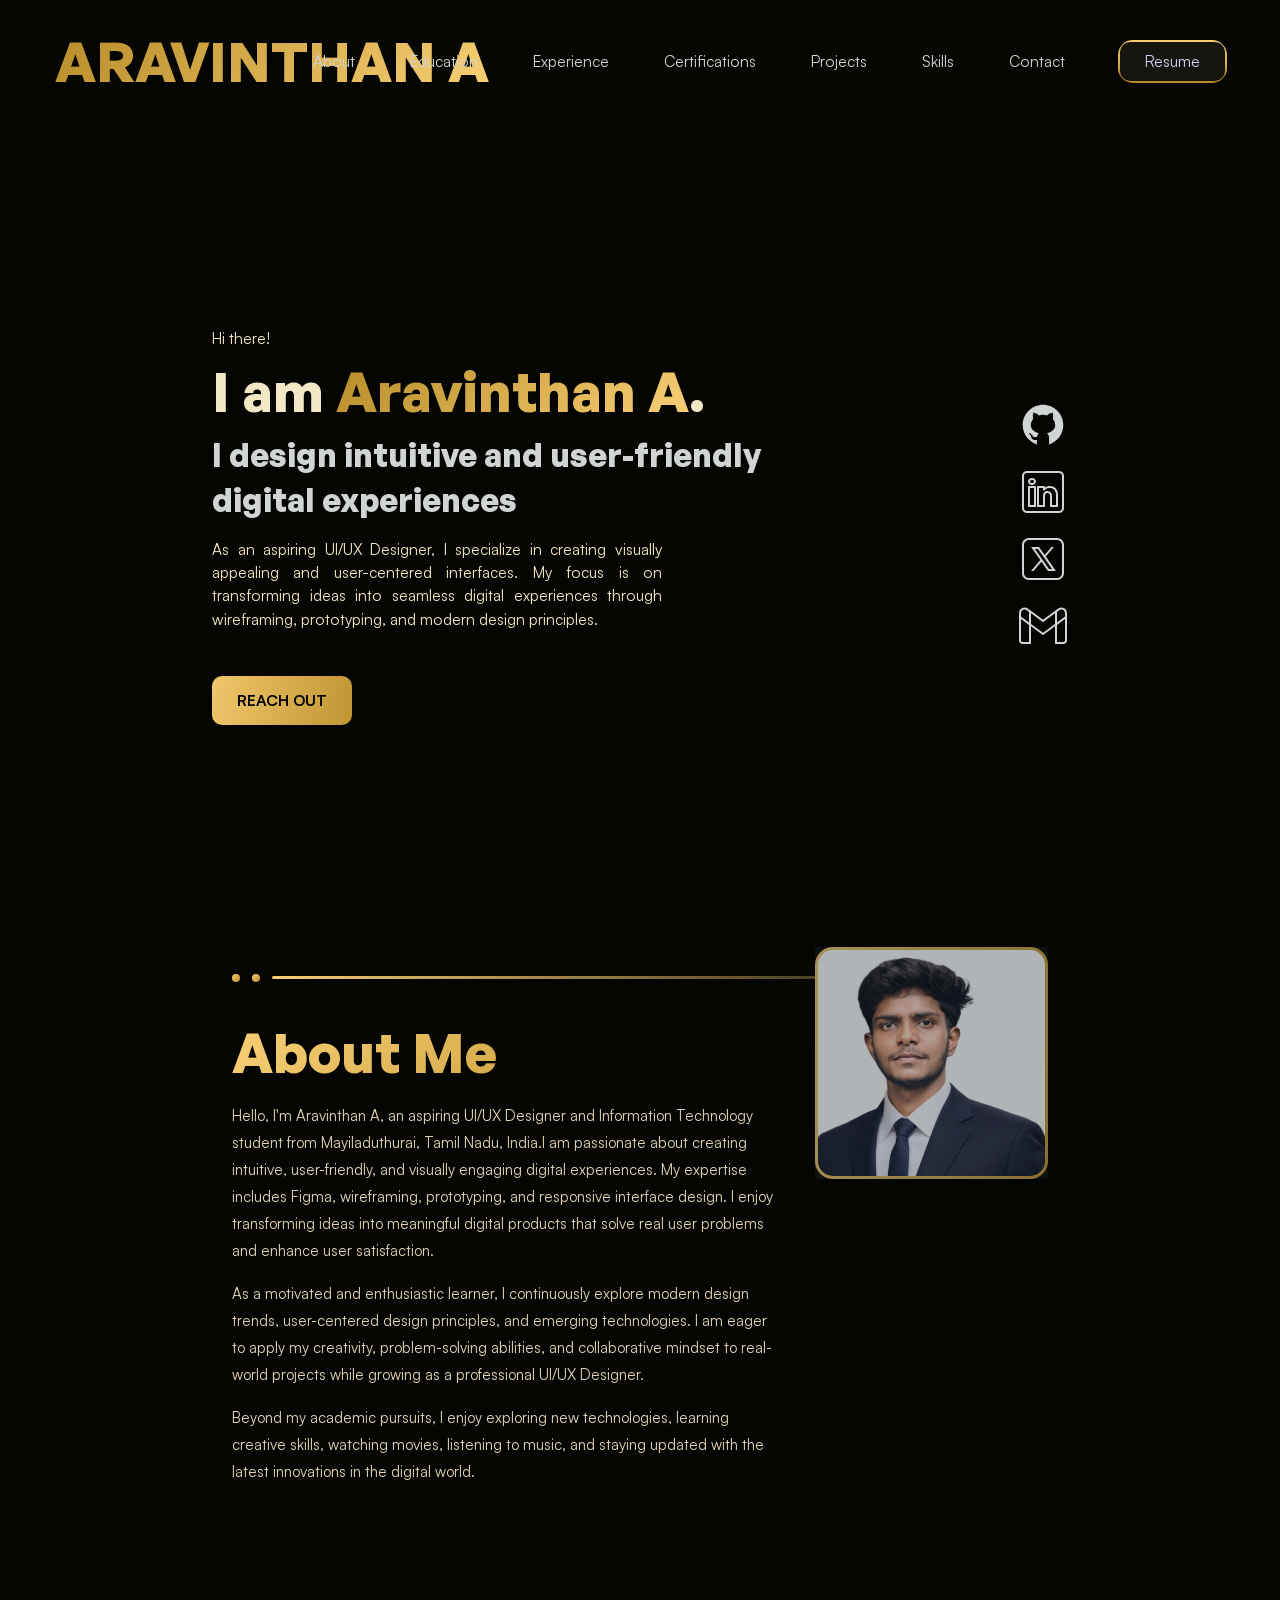
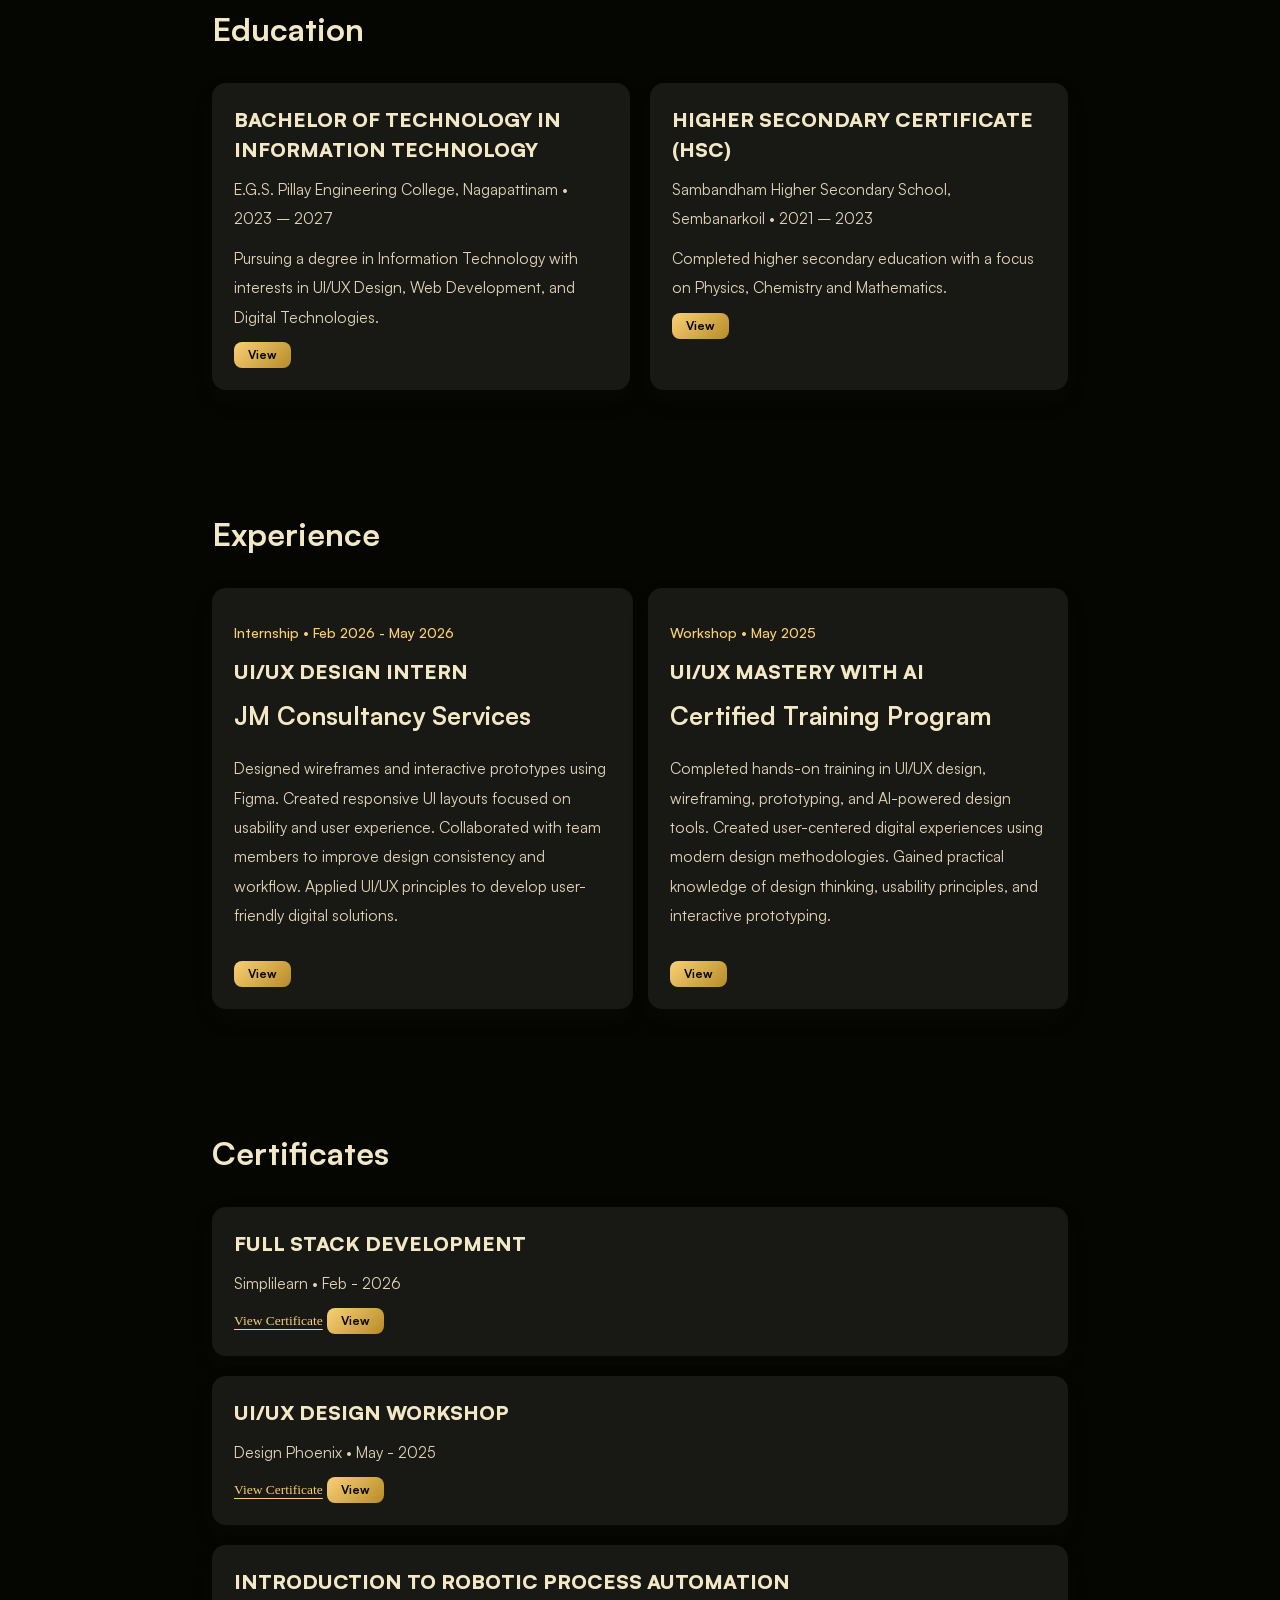
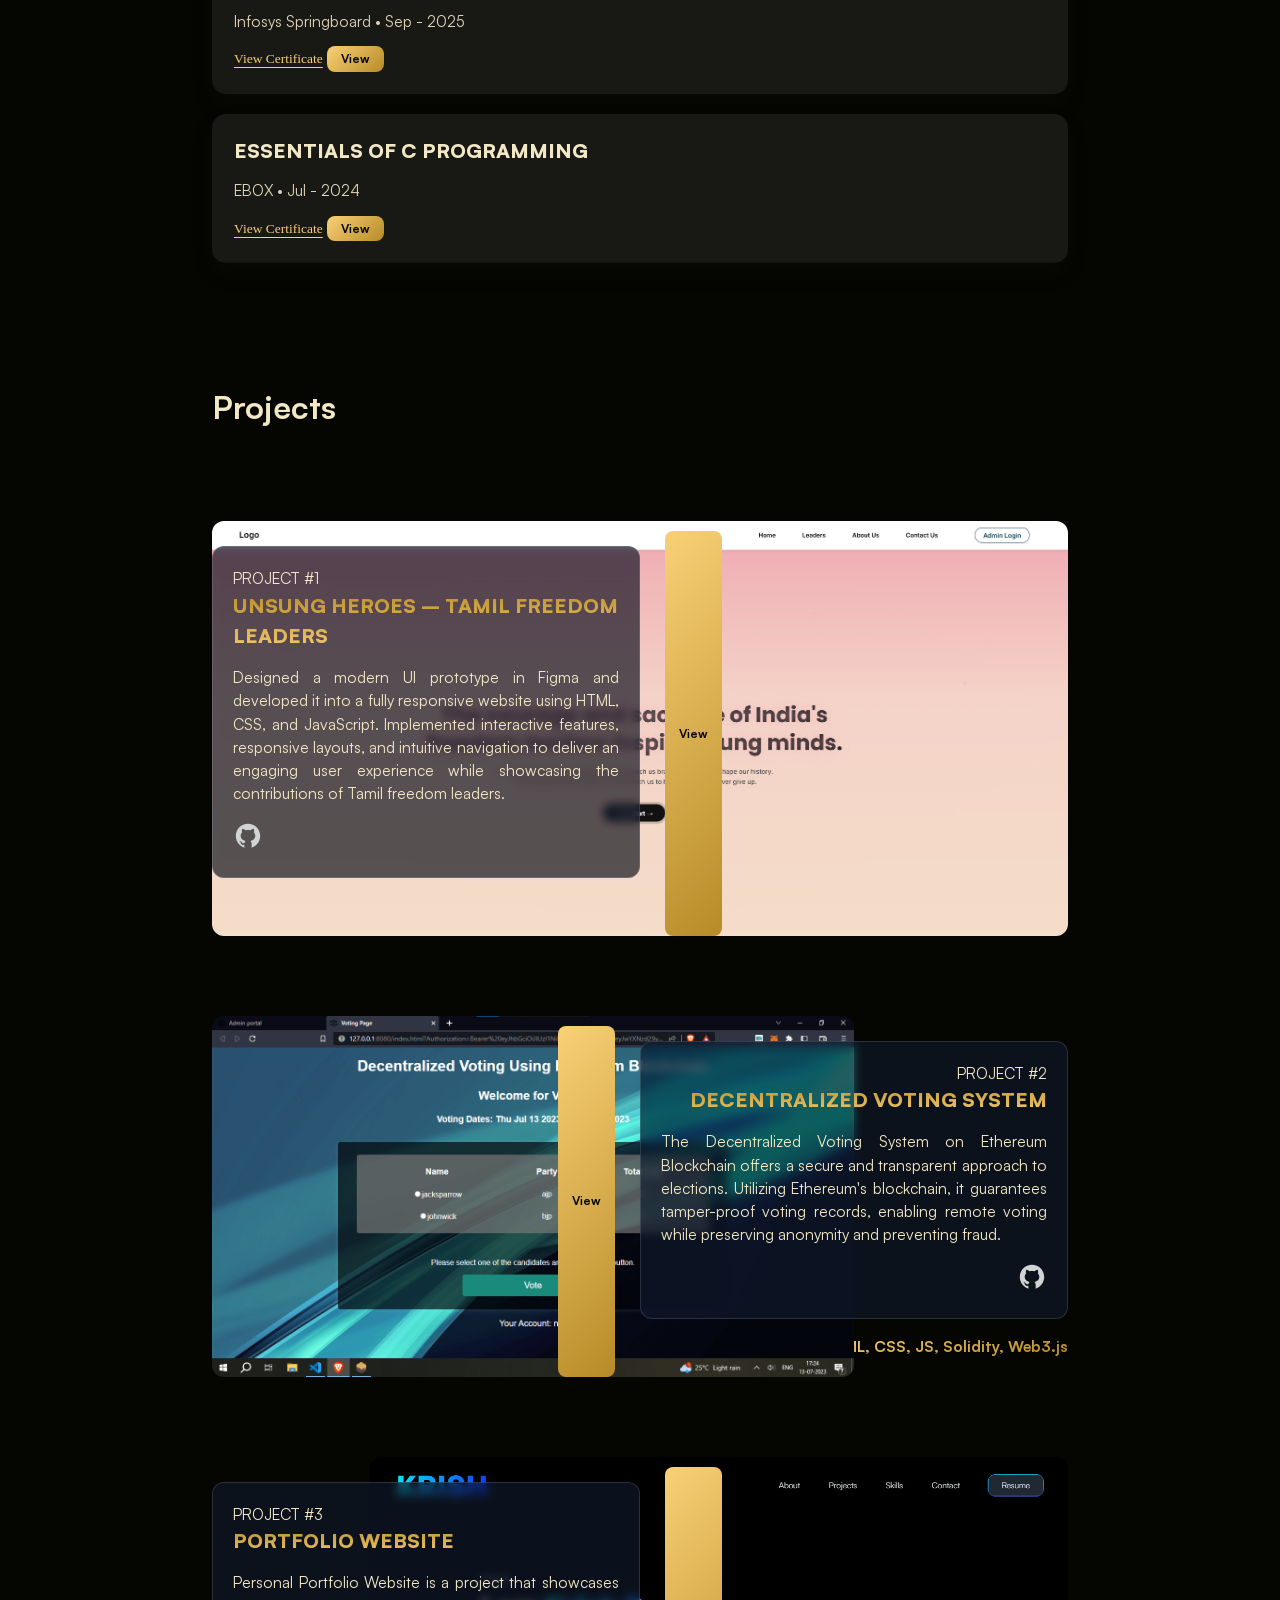
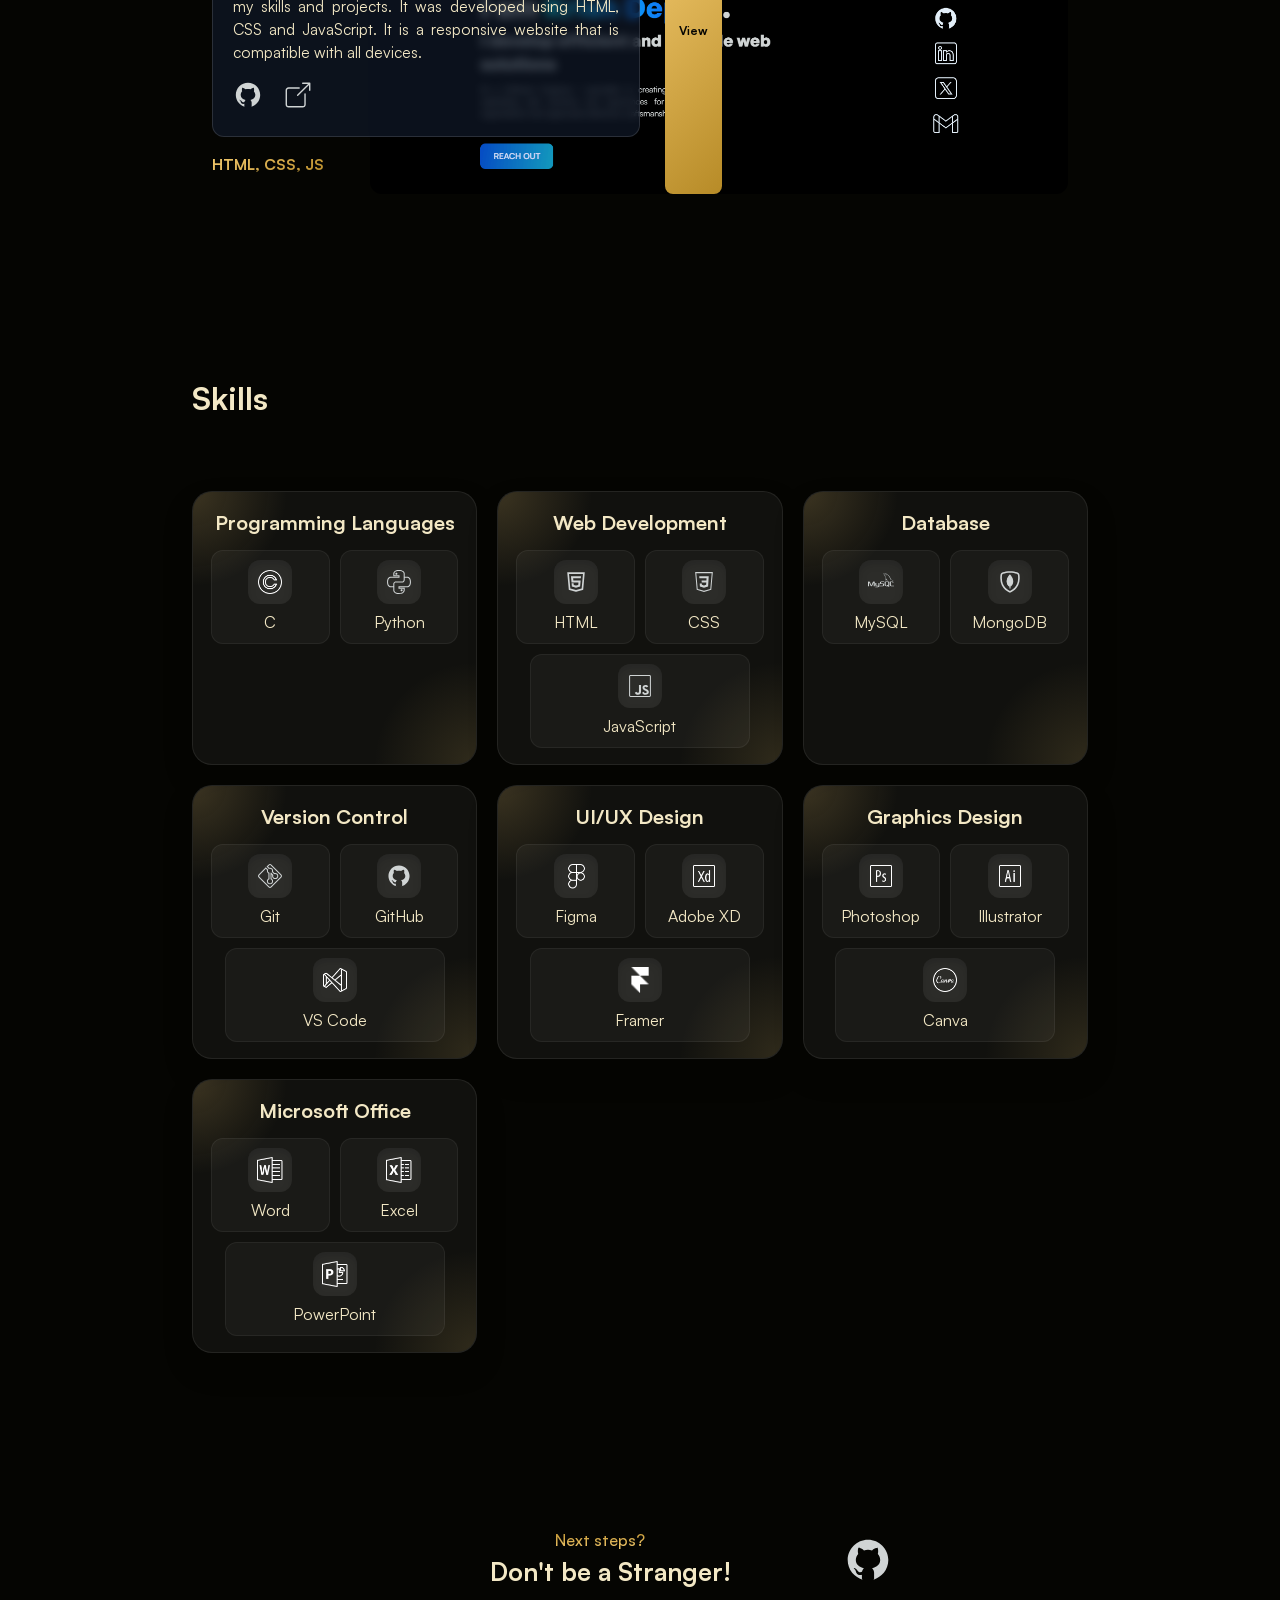
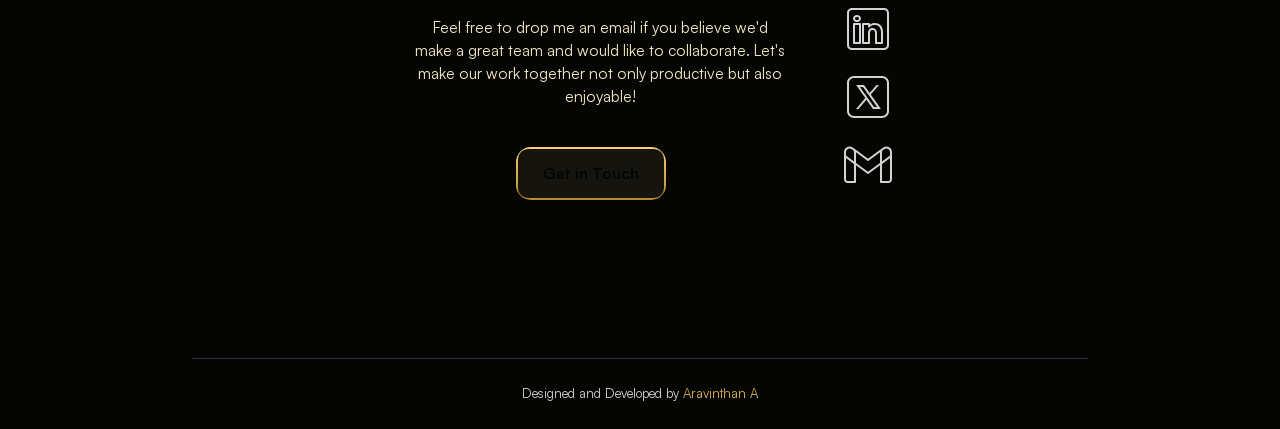
==== Portfolio-Website-main/index.html @ a642956f "first version of Aravinth-portfolio" ====
<!DOCTYPE html>
<html lang="en">
  <head>
    <meta charset="utf-8" />
    <meta name="viewport" content="width=device-width, initial-scale=1" />

    <!-- Primary Meta Tags -->
    <title>Aravinthan A</title>
    <meta name="title" content="Aravinthan A" />
    <meta
      name="keywords"
      content="Aravinthan A, Aravinthan UI UX Designer, UI UX Designer Tamil Nadu,Figma Designer, UI Designer, UX Designer, Information Technology Student,
  Portfolio, Mayiladuthurai, EGS Pillay Engineering College"
    />
    <meta
      name="description"
      content="Aravinthan A is a UI/UX Designer passionate about creating user-friendly digital experiences. Skilled in Figma, wireframing, prototyping, and responsive interface design."
      />
    <meta
      name="image"
      content="https://krish-depani.vercel.app/img/og-img.png"
    />
    <!-- TODO: to be changed displays when shared on social media -->

    <!-- Open Graph / Facebook -->
    <meta property="og:type" content="website" />
    <meta property="og:url" content="https://krish-depani.vercel.app/" />
    <!-- TODO: to be changed -->
    <meta property="og:title" content="Aravinthan A" />
    <meta
      property="og:description"
      content="Aravinthan is a UI/UX Designer focused on creating intuitive and engaging digital experiences using Figma, wireframing, and prototyping."
    />
    <meta
      property="og:image"
      content="https://krish-depani.vercel.app/img/og-img.png"
    />
    <!-- TODO: to be changed -->

    <!-- Twitter -->
    <meta property="twitter:card" content="summary_large_image" />
    <meta property="twitter:url" content="https://krish-depani.vercel.app/" />
    <!-- TODO: to be changed -->
    <meta name="twitter:creator" content="@Krish_Depani" />
    <meta property="twitter:title" content="Aravinthan A" />
    <meta
      property="twitter:description"
      content="Aravinthan is a UI/UX Designer focused on creating intuitive and engaging digital experiences using Figma, wireframing, and prototyping."
/>
    <meta
      property="twitter:image"
      content="https://krish-depani.vercel.app/img/og-img.png"
    />
    <!-- TODO: to be changed -->

    <!-- Google Site Verification -->
    <meta
      name="google-site-verification"
      content="8gM59i43qqJm5atLwsirYdIBcmHfAAzmF5CW4QePgK4"
    />
    <!-- TODO: to be changed verify site ownership -->

    <!-- site favicon link -->
    <link
      rel="apple-touch-icon"
      sizes="180x180"
      href="img/favicon/apple-touch-icon.png"
    />
    <link
      rel="icon"
      type="image/png"
      sizes="32x32"
      href="img/favicon/favicon-32x32.png"
    />
    <link
      rel="icon"
      type="image/png"
      sizes="16x16"
      href="img/favicon/favicon-16x16.png"
    />
    <link rel="manifest" href="img/favicon/site.webmanifest" />

    <link rel="canonical" href="https://krish-depani.vercel.app/" />
    <!-- external CSS link -->
    <link rel="stylesheet" href="css/normalize.css" />
    <link rel="stylesheet" href="css/style.css" />
    <link rel="stylesheet" href="./css/font-root-styles/general-sans.css" />
    <link rel="stylesheet" href="./css/font-root-styles/okinesans.css" />
    <link rel="stylesheet" href="./css/font-root-styles/satoshi.css" />
  </head>

  <body>
    <!-- Fullscreen Modal -->
    <div class="fullscreen-modal" id="fullscreenModal">
      <div class="fullscreen-modal-content" id="fullscreenContent">
        <button class="fullscreen-close" id="closeFullscreen">&times;</button>
      </div>
    </div>

    <header>
      <nav>
        <a href="/">
          <h1>
            <span class="logo">ARAVINTHAN A</span>
          </h1>
        </a>

        <ul class="nav-menu">
          <li class="nav-link"><a href="#about">About</a></li>
          <li class="nav-link"><a href="#education">Education</a></li>
          <li class="nav-link"><a href="#experience">Experience</a></li>
          <li class="nav-link"><a href="#certifications">Certifications</a></li>
          <li class="nav-link"><a href="#projects">Projects</a></li>
          <li class="nav-link"><a href="#skills">Skills</a></li>
          <li class="nav-link"><a href="#contact">Contact</a></li>
          <li class="nav-link resume">
            <a
              href="https://drive.google.com/file/d/1J16LOSuk-RSxMgi1ZeOH25E-FKxiCR3-/view?usp=sharing"
              target="_blank"
              >Resume</a
            >
          </li>

          <li class="nav-social-links social-links">
            <a href="https://github.com/akaravinthan" target="_blank" class="social github">
              <img src="img/github.svg" alt="GitHub" />
            </a>
            <a href="https://www.linkedin.com/in/aravinthanamir015/" target="_blank" class="social linkedin">
              <img src="img/link.svg" alt="LinkedIn" />
            </a>
            <a href="mailto:aravinthanamir992@gmail.com" target="_blank" class="social gmail">
              <img src="img/gmail.svg" alt="Email" />
            </a>
          </li>
        </ul>

        <button class="hamburger" type="button" name="menu button">
          <div class="menu-bar"></div>
        </button>
      </nav>
    </header>

    <main>
      <section>
        <span class="salutation">Hi there!</span>
        <h1>I am <span class="name-highlight">Aravinthan A</span>.</h1>

        <p class="declaration">
          I design intuitive and user-friendly digital experiences
        </p>

        <p style="text-align: justify">
          As an aspiring UI/UX Designer, I specialize in creating visually appealing and user-centered interfaces. My focus is on transforming ideas into seamless digital experiences through wireframing, prototyping, and modern design principles.
        </p>

        <div class="cta-box">
          <a href="#contact" class="cta cta1">Reach out</a>
          <a
            href="https://drive.google.com/file/d/1iSG6rxLIQbSQW_XoMattf0f8wQMnZ-eU/view?usp=sharing"
            target="_blank"
            class="cta cta2"
            >Resume</a
          >
        </div>
      </section>

      <aside class="main-social-links social-links">
        <a
          href="https://github.com/akaravinthan"
          target="_blank"
          class="social github"
        >
          <svg
            xmlns="http://www.w3.org/2000/svg"
            xmlns:xlink="http://www.w3.org/1999/xlink"
            viewBox="0,0,256,256"
            width="50px"
            height="50px"
          >
            <g
              fill="#d0d4d4"
              fill-rule="nonzero"
              stroke="none"
              stroke-width="1"
              stroke-linecap="butt"
              stroke-linejoin="miter"
              stroke-miterlimit="10"
              stroke-dasharray=""
              stroke-dashoffset="0"
              font-family="none"
              font-weight="none"
              font-size="none"
              text-anchor="none"
              style="mix-blend-mode: normal"
            >
              <g transform="scale(4,4)">
                <path
                  d="M32,6c-14.359,0 -26,11.641 -26,26c0,12.277 8.512,22.56 19.955,25.286c-0.592,-0.141 -1.179,-0.299 -1.755,-0.479v-5.957c0,0 -0.975,0.325 -2.275,0.325c-3.637,0 -5.148,-3.245 -5.525,-4.875c-0.229,-0.993 -0.827,-1.934 -1.469,-2.509c-0.767,-0.684 -1.126,-0.686 -1.131,-0.92c-0.01,-0.491 0.658,-0.471 0.975,-0.471c1.625,0 2.857,1.729 3.429,2.623c1.417,2.207 2.938,2.577 3.721,2.577c0.975,0 1.817,-0.146 2.397,-0.426c0.268,-1.888 1.108,-3.57 2.478,-4.774c-6.097,-1.219 -10.4,-4.716 -10.4,-10.4c0,-2.928 1.175,-5.619 3.133,-7.792c-0.2,-0.567 -0.533,-1.714 -0.533,-3.583c0,-1.235 0.086,-2.751 0.65,-4.225c0,0 3.708,0.026 7.205,3.338c1.614,-0.47 3.341,-0.738 5.145,-0.738c1.804,0 3.531,0.268 5.145,0.738c3.497,-3.312 7.205,-3.338 7.205,-3.338c0.567,1.474 0.65,2.99 0.65,4.225c0,2.015 -0.268,3.19 -0.432,3.697c1.898,2.153 3.032,4.802 3.032,7.678c0,5.684 -4.303,9.181 -10.4,10.4c1.628,1.43 2.6,3.513 2.6,5.85v8.557c-0.576,0.181 -1.162,0.338 -1.755,0.479c11.443,-2.726 19.955,-13.009 19.955,-25.286c0,-14.359 -11.641,-26 -26,-26zM33.813,57.93c-0.599,0.042 -1.203,0.07 -1.813,0.07c0.61,0 1.213,-0.029 1.813,-0.07zM37.786,57.346c-1.164,0.265 -2.357,0.451 -3.575,0.554c1.218,-0.103 2.411,-0.29 3.575,-0.554zM32,58c-0.61,0 -1.214,-0.028 -1.813,-0.07c0.6,0.041 1.203,0.07 1.813,0.07zM29.788,57.9c-1.217,-0.103 -2.411,-0.289 -3.574,-0.554c1.164,0.264 2.357,0.451 3.574,0.554z"
                ></path>
              </g>
            </g>
          </svg>
        </a>

        <a
          href="https://www.linkedin.com/in/aravinthanamir015/"
          target="_blank"
          class="social linkedin"
        >
          <svg
            xmlns="http://www.w3.org/2000/svg"
            xmlns:xlink="http://www.w3.org/1999/xlink"
            viewBox="0,0,256,256"
            width="50px"
            height="50px"
          >
            <g
              fill="#d0d4d4"
              fill-rule="nonzero"
              stroke="none"
              stroke-width="1"
              stroke-linecap="butt"
              stroke-linejoin="miter"
              stroke-miterlimit="10"
              stroke-dasharray=""
              stroke-dashoffset="0"
              font-family="none"
              font-weight="none"
              font-size="none"
              text-anchor="none"
              style="mix-blend-mode: normal"
            >
              <g transform="scale(5.12,5.12)">
                <path
                  d="M9,4c-2.74952,0 -5,2.25048 -5,5v32c0,2.74952 2.25048,5 5,5h32c2.74952,0 5,-2.25048 5,-5v-32c0,-2.74952 -2.25048,-5 -5,-5zM9,6h32c1.66848,0 3,1.33152 3,3v32c0,1.66848 -1.33152,3 -3,3h-32c-1.66848,0 -3,-1.33152 -3,-3v-32c0,-1.66848 1.33152,-3 3,-3zM14,11.01172c-1.09522,0 -2.08078,0.32736 -2.81055,0.94141c-0.72977,0.61405 -1.17773,1.53139 -1.17773,2.51367c0,1.86718 1.61957,3.32281 3.67969,3.4668c0.0013,0.00065 0.0026,0.0013 0.00391,0.00195c0.09817,0.03346 0.20099,0.05126 0.30469,0.05273c2.27301,0 3.98828,-1.5922 3.98828,-3.52148c-0.00018,-0.01759 -0.00083,-0.03518 -0.00195,-0.05274c-0.10175,-1.90023 -1.79589,-3.40234 -3.98633,-3.40234zM14,12.98828c1.39223,0 1.94197,0.62176 2.00195,1.50391c-0.01215,0.85625 -0.54186,1.51953 -2.00195,1.51953c-1.38541,0 -2.01172,-0.70949 -2.01172,-1.54492c0,-0.41771 0.15242,-0.7325 0.47266,-1.00195c0.32023,-0.26945 0.83428,-0.47656 1.53906,-0.47656zM11,19c-0.55226,0.00006 -0.99994,0.44774 -1,1v19c0.00006,0.55226 0.44774,0.99994 1,1h6c0.55226,-0.00006 0.99994,-0.44774 1,-1v-5.86523v-13.13477c-0.00006,-0.55226 -0.44774,-0.99994 -1,-1zM20,19c-0.55226,0.00006 -0.99994,0.44774 -1,1v19c0.00006,0.55226 0.44774,0.99994 1,1h6c0.55226,-0.00006 0.99994,-0.44774 1,-1v-10c0,-0.82967 0.22639,-1.65497 0.625,-2.19531c0.39861,-0.54035 0.90147,-0.86463 1.85742,-0.84766c0.98574,0.01695 1.50758,0.35464 1.90234,0.88477c0.39477,0.53013 0.61523,1.32487 0.61523,2.1582v10c0.00006,0.55226 0.44774,0.99994 1,1h6c0.55226,-0.00006 0.99994,-0.44774 1,-1v-10.73828c0,-2.96154 -0.87721,-5.30739 -2.38086,-6.89453c-1.50365,-1.58714 -3.59497,-2.36719 -5.80664,-2.36719c-2.10202,0 -3.70165,0.70489 -4.8125,1.42383v-0.42383c-0.00006,-0.55226 -0.44774,-0.99994 -1,-1zM12,21h4v12.13477v4.86523h-4zM21,21h4v1.56055c0.00013,0.43 0.27511,0.81179 0.68291,0.94817c0.40781,0.13638 0.85714,-0.00319 1.11591,-0.34661c0,0 1.57037,-2.16211 5.01367,-2.16211c1.75333,0 3.25687,0.58258 4.35547,1.74219c1.0986,1.15961 1.83203,2.94607 1.83203,5.51953v9.73828h-4v-9c0,-1.16667 -0.27953,-2.37289 -1.00977,-3.35352c-0.73023,-0.98062 -1.9584,-1.66341 -3.47266,-1.68945c-1.52204,-0.02703 -2.77006,0.66996 -3.50195,1.66211c-0.73189,0.99215 -1.01562,2.21053 -1.01562,3.38086v9h-4z"
                ></path>
              </g>
            </g>
          </svg>
        </a>

        <a
          href="https://twitter.com/Krish_Depani"
          target="_blank"
          class="social twitter"
        >
          <svg
            xmlns="http://www.w3.org/2000/svg"
            xmlns:xlink="http://www.w3.org/1999/xlink"
            viewBox="0,0,256,256"
            width="50px"
            height="50px"
          >
            <g
              fill="#d0d4d4"
              fill-rule="nonzero"
              stroke="none"
              stroke-width="1"
              stroke-linecap="butt"
              stroke-linejoin="miter"
              stroke-miterlimit="10"
              stroke-dasharray=""
              stroke-dashoffset="0"
              font-family="none"
              font-weight="none"
              font-size="none"
              text-anchor="none"
              style="mix-blend-mode: normal"
            >
              <g transform="scale(5.12,5.12)">
                <path
                  d="M11,4c-3.85433,0 -7,3.14567 -7,7v28c0,3.85433 3.14567,7 7,7h28c3.85433,0 7,-3.14567 7,-7v-28c0,-3.85433 -3.14567,-7 -7,-7zM11,6h28c2.77367,0 5,2.22633 5,5v28c0,2.77367 -2.22633,5 -5,5h-28c-2.77367,0 -5,-2.22633 -5,-5v-28c0,-2.77367 2.22633,-5 5,-5zM13.08594,13l9.22266,13.10352l-9.30859,10.89648h2.5l7.9375,-9.29297l6.53906,9.29297h7.9375l-10.125,-14.38672l8.21094,-9.61328h-2.5l-6.83984,8.00977l-5.63672,-8.00977zM16.91406,15h3.06445l14.10742,20h-3.06445z"
                ></path>
              </g>
            </g>
          </svg>
        </a>

        <a
          href="mailto:aravinthanamir992@gmail.com"
          target="_blank"
          class="social behance"
        >
          <svg
            xmlns="http://www.w3.org/2000/svg"
            xmlns:xlink="http://www.w3.org/1999/xlink"
            viewBox="0,0,256,256"
            width="50px"
            height="50px"
          >
            <g
              fill="#d0d4d4"
              fill-rule="nonzero"
              stroke="none"
              stroke-width="1"
              stroke-linecap="butt"
              stroke-linejoin="miter"
              stroke-miterlimit="10"
              stroke-dasharray=""
              stroke-dashoffset="0"
              font-family="none"
              font-weight="none"
              font-size="none"
              text-anchor="none"
              style="mix-blend-mode: normal"
            >
              <g transform="scale(5.12,5.12)">
                <path
                  d="M43.75391,6.40234c-1.2177,-0.05335 -2.45911,0.31055 -3.48242,1.06641l-2.74609,2.02734l-12.52539,9.25977l-12.4082,-9.17187c-0.17292,-0.16897 -0.4012,-0.26957 -0.64258,-0.2832h0.25l-2.46484,-1.82422c-1.02397,-0.75773 -2.26723,-1.12367 -3.48633,-1.07031c-1.2191,0.05336 -2.4131,0.52522 -3.33984,1.43945c-1.17726,1.16068 -1.9082,2.78413 -1.9082,4.56445v3.43359c-0.01457,0.09777 -0.01457,0.19715 0,0.29492v23.36133c0,1.92119 1.57881,3.5 3.5,3.5h7.5c0.55226,-0.00006 0.99994,-0.44774 1,-1v-16.62695l11.40625,8.43164c0.353,0.26043 0.8345,0.26043 1.1875,0l11.40625,-8.43164v16.62695c0.00006,0.55226 0.44774,0.99994 1,1h7.5c1.92119,0 3.5,-1.57881 3.5,-3.5v-23.38086c0.01129,-0.08622 0.01129,-0.17355 0,-0.25977v-3.44922c0,-1.75846 -0.70954,-3.37437 -1.87109,-4.53711c-0.03357,-0.03357 -0.04482,-0.04287 -0.03125,-0.0293c-0.00194,-0.00196 -0.0039,-0.00391 -0.00586,-0.00586c-0.92656,-0.91221 -2.12019,-1.3822 -3.33789,-1.43555zM43.64453,8.40039c0.7563,0.02965 1.48952,0.3165 2.04492,0.86328c0.01891,0.01867 0.03272,0.03277 0.02344,0.02344c0.79645,0.79726 1.28711,1.9015 1.28711,3.12305v3.08594l-8,5.91211v-10.4082c0.00042,-0.0339 -0.00088,-0.0678 -0.00391,-0.10156l2.46289,-1.82031c0.00065,0 0.0013,0 0.00195,0c0.64864,-0.47915 1.42729,-0.70739 2.18359,-0.67773zM6.35742,8.40625c0.75715,-0.02964 1.53847,0.19746 2.1875,0.67773l2.45898,1.81836c-0.00289,0.03247 -0.0042,0.06506 -0.00391,0.09766v10.4082l-8,-5.91211v-3.08594c0,-1.23567 0.50176,-2.3413 1.3125,-3.14062c0.55526,-0.54776 1.28777,-0.83364 2.04492,-0.86328zM37,12.37109v10.51563l-12,8.86914l-12,-8.86914v-10.51367l11.40625,8.43164c0.353,0.26043 0.8345,0.26043 1.1875,0zM3,17.98242l8,5.91406v17.10352h-6.5c-0.84081,0 -1.5,-0.65919 -1.5,-1.5zM47,17.98242v21.51758c0,0.84081 -0.65919,1.5 -1.5,1.5h-6.5v-17.10352z"
                ></path>
              </g>
            </g>
          </svg>
        </a>
        <!-- #D0D4D4 -->
      </aside>
    </main>

    <section id="about">
      <div class="about-container">
        <div class="about-accent-line">
          <span class="accent-dot"></span>
          <span class="accent-dot"></span>
          <span class="accent-line"></span>
        </div>
        <div class="about-content-wrapper">
          <div class="about-text-section">
            <h2 class="about-heading">About Me</h2>

            <div class="about-text">
              <p>
                Hello, I'm Aravinthan A, an aspiring UI/UX Designer and Information Technology student from Mayiladuthurai, Tamil Nadu, India.I am passionate about creating intuitive, user-friendly, and visually engaging digital experiences. My expertise includes Figma, wireframing, prototyping, and responsive interface design. I enjoy transforming ideas into meaningful digital products that solve real user problems and enhance user satisfaction.
              </p>

              <p>
                As a motivated and enthusiastic learner, I continuously explore modern design trends, user-centered design principles, and emerging technologies. I am eager to apply my creativity, problem-solving abilities, and collaborative mindset to real-world projects while growing as a professional UI/UX Designer.
              </p>

              <p>
                Beyond my academic pursuits, I enjoy exploring new technologies, learning creative skills, watching movies, listening to music, and staying updated with the latest innovations in the digital world.
              </p>
            </div>
          </div>

          <div class="about-image-section">
            <div class="img-box">
              <img src="img/profile.jpeg" class="profile-img" alt="Profile Image" />
            </div>
          </div>
        </div>
      </div>
    </section>

    <section id="education">
      <div class="separator">
        <h2>Education</h2>
      </div>

      <div class="info-grid">
        <article class="info-card">
          <h3>Bachelor of Technology in Information Technology</h3>
          <p>E.G.S. Pillay Engineering College, Nagapattinam • 2023 – 2027</p>
          <p>
            Pursuing a degree in Information Technology with interests in UI/UX Design, Web Development, and Digital Technologies.
          </p>
        </article>

        <article class="info-card">
          <h3>Higher Secondary Certificate (HSC)</h3>
          <p>Sambandham Higher Secondary School, Sembanarkoil • 2021 – 2023</p>
          <p>
            Completed higher secondary education with a focus on Physics, Chemistry and Mathematics.
          </p>
        </article>
      </div>
    </section>

    <section id="experience">
      <div class="separator">
        <h2>Experience</h2>
      </div>

      <div class="timeline">
        <div class="timeline-item">
          <span class="timeline-meta">Internship • Feb 2026 - May 2026</span>
          <h3>UI/UX Design Intern</h3>
          <h4>JM Consultancy Services</h4>
          <p>Designed wireframes and interactive prototypes using Figma. Created responsive UI layouts focused on usability and user experience. Collaborated with team members to improve design consistency and workflow. Applied UI/UX principles to develop user-friendly digital solutions.</p>
        </div>

        <div class="timeline-item">
          <span class="timeline-meta">Workshop • May 2025</span>
          <h3>UI/UX Mastery with AI</h3>
          <h4>Certified Training Program</h4>
          <p>Completed hands-on training in UI/UX design, wireframing, prototyping, and AI-powered design tools. Created user-centered digital experiences using modern design methodologies. Gained practical knowledge of design thinking, usability principles, and interactive prototyping.</p>
        </div>
      </div>
    </section>

    <section id="certifications">
      <div class="separator">
        <h2>Certificates</h2>
      </div>

      <div class="cert-list">
        <article class="cert-card">
          <h3>Full Stack Development</h3>
          <p>Simplilearn • Feb - 2026</p>
          <a class="cert-view" href="img/certification/FSD.pdf" target="_blank">View Certificate</a>
        </article>

        <article class="cert-card">
          <h3>UI/UX Design Workshop</h3>
          <p>Design Phoenix • May - 2025</p>
          <a class="cert-view" href="img/certification/ARAVINTHAN A.pdf" target="_blank">View Certificate</a>
        </article>

        <article class="cert-card">
          <h3> Introduction to Robotic Process Automation</h3>
          <p>Infosys Springboard • Sep - 2025</p>
          <a class="cert-view" href="img/certification/RPA.pdf" target="_blank">View Certificate</a>
        </article>

        <article class="cert-card">
          <h3>Essentials of C Programming</h3>
          <p>EBOX • Jul - 2024</p>
          <a class="cert-view" href="img/certification/E BOX C.pdf" target="_blank">View Certificate</a>
        </article>
      </div>
    </section>

    <section id="projects">
      <div class="featured-projects-box">
        <div class="separator">
          <h2>Projects</h2>
        </div>

        <div class="project project1">
          <div class="project-details-box">
            <div class="project-main-info">
              <span>Project #1</span>
              <h3>Unsung Heroes – Tamil Freedom Leaders </h3>
              <p style="text-align: justify">
                Designed a modern UI prototype in Figma and developed it into a fully responsive website using HTML, CSS, and JavaScript. Implemented interactive features, responsive layouts, and intuitive navigation to deliver an engaging user experience while showcasing the contributions of Tamil freedom leaders.
              </p>

              <div class="project-links">
                <a
                  href="https://github.com/akaravinthan/Lumina.git"
                  target="_blank"
                >
                  <img src="img/github.svg" alt="github repo link icon" />
                </a>
              </div>
            </div>

            <div class="project-tools">
              <p>Figma, HTML, CSS, JavaScript</p>
            </div>
          </div>

          <div class="project-image-box">
            <a
              href="https://github.com/akaravinthan/Lumina.git"
              target="_blank"
              class="project-img-link"
            >
              <img
                src="img/Unsung heros.png"
                alt="Project Preview Image"
              />
            </a>
          </div>
        </div>

        <div class="project project2">
          <div class="project-details-box">
            <div class="project-main-info">
              <span>Project #2</span>
              <h3>Decentralized Voting System</h3>
              <p style="text-align: justify">
                The Decentralized Voting System on Ethereum Blockchain offers a
                secure and transparent approach to elections. Utilizing
                Ethereum's blockchain, it guarantees tamper-proof voting
                records, enabling remote voting while preserving anonymity and
                preventing fraud.
              </p>

              <div class="project-links">
                <a
                  href="https://github.com/Krish-Depani/Decentralized-Voting-System-Using-Ethereum-Blockchain"
                  target="_blank"
                >
                  <img src="img/github.svg" alt="github repo link icon" />
                </a>
              </div>
            </div>

            <div class="project-tools">
              <p>HTML, CSS, JS, Solidity, Web3.js</p>
            </div>
          </div>

          <div class="project-image-box">
            <a
              href="https://github.com/Krish-Depani/Decentralized-Voting-System-Using-Ethereum-Blockchain"
              target="_blank"
              class="project-img-link"
            >
              <img
                src="img/decentralized-voting.png"
                alt="Project Preview Image"
              />
            </a>
          </div>
        </div>


        <div class="project project3">
          <div class="project-details-box">
            <div class="project-main-info">
              <span>Project #3</span>
              <h3>Portfolio Website</h3>
              <p style="text-align: justify">
                Personal Portfolio Website is a project that showcases my skills
                and projects. It was developed using HTML, CSS and JavaScript.
                It is a responsive website that is compatible with all devices.
              </p>

              <div class="project-links">
                <a
                  href="https://github.com/Krish-Depani/Portfolio-Website"
                  target="_blank"
                >
                  <img src="img/github.svg" alt="github repo link icon" />
                </a>
                <a href="https://krish-depani.vercel.app/" target="_blank">
                  <!-- to be changed -->
                  <img src="img/link.svg" alt="live site demo link icon" />
                </a>
              </div>
            </div>

            <div class="project-tools">
              <p>HTML, CSS, JS</p>
            </div>
          </div>

          <div class="project-image-box">
            <a
              href="https://github.com/Krish-Depani/Portfolio-Website"
              target="_blank"
              class="project-img-link"
            >
              <img src="img/og-img.png" alt="Project Preview Image" />
            </a>
          </div>
        </div>
      </div>
    </section>

    <section id="skills">
      <div class="separator">
        <h2>Skills</h2>
      </div>

      <div class="skills-grid horizontal-skills">
        <article class="skill-card">
          <div class="skill-card-header">
            <h4>Programming Languages</h4>
          </div>
          <div class="skill-list horizontal-skill-list">
            <div class="skill-item">
              <div class="skill-icon"><img src="img/c.png" alt="C" /></div>
              <div class="skill-name">C</div>
            </div>
            <div class="skill-item">
              <div class="skill-icon"><img src="img/python.svg" alt="Python" /></div>
              <div class="skill-name">Python</div>
            </div>
          </div>
        </article>

        <article class="skill-card">
          <div class="skill-card-header">
            <h4>Web Development</h4>
          </div>
          <div class="skill-list horizontal-skill-list">
            <div class="skill-item">
              <div class="skill-icon"><img src="img/html.svg" alt="HTML" /></div>
              <div class="skill-name">HTML</div>
            </div>
            <div class="skill-item">
              <div class="skill-icon"><img src="img/css.svg" alt="CSS" /></div>
              <div class="skill-name">CSS</div>
            </div>
            <div class="skill-item">
              <div class="skill-icon"><img src="img/javascript.svg" alt="JavaScript" /></div>
              <div class="skill-name">JavaScript</div>
            </div>
          </div>
        </article>

        <article class="skill-card">
          <div class="skill-card-header">
            <h4>Database</h4>
          </div>
          <div class="skill-list horizontal-skill-list">
            <div class="skill-item">
              <div class="skill-icon"><img src="img/mysql.svg" alt="MySQL" /></div>
              <div class="skill-name">MySQL</div>
            </div>
            <div class="skill-item">
              <div class="skill-icon"><img src="img/mongodb.svg" alt="MongoDB" /></div>
              <div class="skill-name">MongoDB</div>
            </div>
          </div>
        </article>

        <article class="skill-card">
          <div class="skill-card-header">
            <h4>Version Control</h4>
          </div>
          <div class="skill-list horizontal-skill-list">
            <div class="skill-item">
              <div class="skill-icon"><img src="img/git.svg" alt="Git" /></div>
              <div class="skill-name">Git</div>
            </div>
            <div class="skill-item">
              <div class="skill-icon"><img src="img/github.svg" alt="GitHub" /></div>
              <div class="skill-name">GitHub</div>
            </div>
             <div class="skill-item">
              <div class="skill-icon"><img src="img/vs code.png" alt="VS Code" /></div>
              <div class="skill-name">VS Code</div>
            </div>
          </div>
        </article>

        <article class="skill-card">
          <div class="skill-card-header">
            <h4>UI/UX Design</h4>
          </div>
          <div class="skill-list horizontal-skill-list">
            <div class="skill-item">
              <div class="skill-icon"><img src="img/figma.png" alt="Figma" /></div>
              <div class="skill-name">Figma</div>
            </div>
            <div class="skill-item">
              <div class="skill-icon"><img src="img/xd.png" alt="Adobe XD" /></div>
              <div class="skill-name">Adobe XD</div>
            </div>
            <div class="skill-item">
              <div class="skill-icon"><img src="img/framer.png" alt="Framer" /></div>
              <div class="skill-name">Framer</div>
            </div>
          </div>
        </article>

        <article class="skill-card">
          <div class="skill-card-header">
            <h4>Graphics Design</h4>
          </div>
          <div class="skill-list horizontal-skill-list">
            <div class="skill-item">
              <div class="skill-icon"><img src="img/ps.png" alt="Photoshop" /></div>
              <div class="skill-name">Photoshop</div>
            </div>
            <div class="skill-item">
              <div class="skill-icon"><img src="img/ai.png" alt="Illustrator" /></div>
              <div class="skill-name">Illustrator</div>
            </div>
            <div class="skill-item">
              <div class="skill-icon"><img src="img/canva.png" alt="Canva" /></div>
              <div class="skill-name">Canva</div>
            </div>
          </div>
        </article>

        <article class="skill-card">
          <div class="skill-card-header">
            <h4>Microsoft Office</h4>
          </div>
          <div class="skill-list horizontal-skill-list">
            <div class="skill-item">
              <div class="skill-icon"><img src="img/word.png" alt="Word" /></div>
              <div class="skill-name">Word</div>
            </div>
            <div class="skill-item">
              <div class="skill-icon"><img src="img/excel.png" alt="Excel" /></div>
              <div class="skill-name">Excel</div>
            </div>
            <div class="skill-item">
              <div class="skill-icon"><img src="img/power.png" alt="PowerPoint" /></div>
              <div class="skill-name">PowerPoint</div>
            </div>
          </div>
        </article>
      </div>
    </section>

    <section id="contact">
      <div>
        <span>Next steps?</span>

        <h4>Don&apos;t be a Stranger!</h4>

        <p>
          Feel free to drop me an email if you believe we'd make a great team
          and would like to collaborate. Let's make our work together not only
          productive but also enjoyable!
        </p>

        <a href="mailto:aravinthanamir992@gmail.com" class="cta cta2">Get in Touch</a>
      </div>

      <aside class="contact-social-links social-links">
        <a
          href="https://github.com/akaravinthan"
          target="_blank"
          class="social github"
        >
          <svg
            xmlns="http://www.w3.org/2000/svg"
            xmlns:xlink="http://www.w3.org/1999/xlink"
            viewBox="0,0,256,256"
            width="50px"
            height="50px"
          >
            <g
              fill="#d0d4d4"
              fill-rule="nonzero"
              stroke="none"
              stroke-width="1"
              stroke-linecap="butt"
              stroke-linejoin="miter"
              stroke-miterlimit="10"
              stroke-dasharray=""
              stroke-dashoffset="0"
              font-family="none"
              font-weight="none"
              font-size="none"
              text-anchor="none"
              style="mix-blend-mode: normal"
            >
              <g transform="scale(4,4)">
                <path
                  d="M32,6c-14.359,0 -26,11.641 -26,26c0,12.277 8.512,22.56 19.955,25.286c-0.592,-0.141 -1.179,-0.299 -1.755,-0.479v-5.957c0,0 -0.975,0.325 -2.275,0.325c-3.637,0 -5.148,-3.245 -5.525,-4.875c-0.229,-0.993 -0.827,-1.934 -1.469,-2.509c-0.767,-0.684 -1.126,-0.686 -1.131,-0.92c-0.01,-0.491 0.658,-0.471 0.975,-0.471c1.625,0 2.857,1.729 3.429,2.623c1.417,2.207 2.938,2.577 3.721,2.577c0.975,0 1.817,-0.146 2.397,-0.426c0.268,-1.888 1.108,-3.57 2.478,-4.774c-6.097,-1.219 -10.4,-4.716 -10.4,-10.4c0,-2.928 1.175,-5.619 3.133,-7.792c-0.2,-0.567 -0.533,-1.714 -0.533,-3.583c0,-1.235 0.086,-2.751 0.65,-4.225c0,0 3.708,0.026 7.205,3.338c1.614,-0.47 3.341,-0.738 5.145,-0.738c1.804,0 3.531,0.268 5.145,0.738c3.497,-3.312 7.205,-3.338 7.205,-3.338c0.567,1.474 0.65,2.99 0.65,4.225c0,2.015 -0.268,3.19 -0.432,3.697c1.898,2.153 3.032,4.802 3.032,7.678c0,5.684 -4.303,9.181 -10.4,10.4c1.628,1.43 2.6,3.513 2.6,5.85v8.557c-0.576,0.181 -1.162,0.338 -1.755,0.479c11.443,-2.726 19.955,-13.009 19.955,-25.286c0,-14.359 -11.641,-26 -26,-26zM33.813,57.93c-0.599,0.042 -1.203,0.07 -1.813,0.07c0.61,0 1.213,-0.029 1.813,-0.07zM37.786,57.346c-1.164,0.265 -2.357,0.451 -3.575,0.554c1.218,-0.103 2.411,-0.29 3.575,-0.554zM32,58c-0.61,0 -1.214,-0.028 -1.813,-0.07c0.6,0.041 1.203,0.07 1.813,0.07zM29.788,57.9c-1.217,-0.103 -2.411,-0.289 -3.574,-0.554c1.164,0.264 2.357,0.451 3.574,0.554z"
                ></path>
              </g>
            </g>
          </svg>
        </a>

        <a
          href="https://www.linkedin.com/in/aravinthanamir015/"
          target="_blank"
          class="social linkedin"
        >
          <svg
            xmlns="http://www.w3.org/2000/svg"
            xmlns:xlink="http://www.w3.org/1999/xlink"
            viewBox="0,0,256,256"
            width="50px"
            height="50px"
          >
            <g
              fill="#d0d4d4"
              fill-rule="nonzero"
              stroke="none"
              stroke-width="1"
              stroke-linecap="butt"
              stroke-linejoin="miter"
              stroke-miterlimit="10"
              stroke-dasharray=""
              stroke-dashoffset="0"
              font-family="none"
              font-weight="none"
              font-size="none"
              text-anchor="none"
              style="mix-blend-mode: normal"
            >
              <g transform="scale(5.12,5.12)">
                <path
                  d="M9,4c-2.74952,0 -5,2.25048 -5,5v32c0,2.74952 2.25048,5 5,5h32c2.74952,0 5,-2.25048 5,-5v-32c0,-2.74952 -2.25048,-5 -5,-5zM9,6h32c1.66848,0 3,1.33152 3,3v32c0,1.66848 -1.33152,3 -3,3h-32c-1.66848,0 -3,-1.33152 -3,-3v-32c0,-1.66848 1.33152,-3 3,-3zM14,11.01172c-1.09522,0 -2.08078,0.32736 -2.81055,0.94141c-0.72977,0.61405 -1.17773,1.53139 -1.17773,2.51367c0,1.86718 1.61957,3.32281 3.67969,3.4668c0.0013,0.00065 0.0026,0.0013 0.00391,0.00195c0.09817,0.03346 0.20099,0.05126 0.30469,0.05273c2.27301,0 3.98828,-1.5922 3.98828,-3.52148c-0.00018,-0.01759 -0.00083,-0.03518 -0.00195,-0.05274c-0.10175,-1.90023 -1.79589,-3.40234 -3.98633,-3.40234zM14,12.98828c1.39223,0 1.94197,0.62176 2.00195,1.50391c-0.01215,0.85625 -0.54186,1.51953 -2.00195,1.51953c-1.38541,0 -2.01172,-0.70949 -2.01172,-1.54492c0,-0.41771 0.15242,-0.7325 0.47266,-1.00195c0.32023,-0.26945 0.83428,-0.47656 1.53906,-0.47656zM11,19c-0.55226,0.00006 -0.99994,0.44774 -1,1v19c0.00006,0.55226 0.44774,0.99994 1,1h6c0.55226,-0.00006 0.99994,-0.44774 1,-1v-5.86523v-13.13477c-0.00006,-0.55226 -0.44774,-0.99994 -1,-1zM20,19c-0.55226,0.00006 -0.99994,0.44774 -1,1v19c0.00006,0.55226 0.44774,0.99994 1,1h6c0.55226,-0.00006 0.99994,-0.44774 1,-1v-10c0,-0.82967 0.22639,-1.65497 0.625,-2.19531c0.39861,-0.54035 0.90147,-0.86463 1.85742,-0.84766c0.98574,0.01695 1.50758,0.35464 1.90234,0.88477c0.39477,0.53013 0.61523,1.32487 0.61523,2.1582v10c0.00006,0.55226 0.44774,0.99994 1,1h6c0.55226,-0.00006 0.99994,-0.44774 1,-1v-10.73828c0,-2.96154 -0.87721,-5.30739 -2.38086,-6.89453c-1.50365,-1.58714 -3.59497,-2.36719 -5.80664,-2.36719c-2.10202,0 -3.70165,0.70489 -4.8125,1.42383v-0.42383c-0.00006,-0.55226 -0.44774,-0.99994 -1,-1zM12,21h4v12.13477v4.86523h-4zM21,21h4v1.56055c0.00013,0.43 0.27511,0.81179 0.68291,0.94817c0.40781,0.13638 0.85714,-0.00319 1.11591,-0.34661c0,0 1.57037,-2.16211 5.01367,-2.16211c1.75333,0 3.25687,0.58258 4.35547,1.74219c1.0986,1.15961 1.83203,2.94607 1.83203,5.51953v9.73828h-4v-9c0,-1.16667 -0.27953,-2.37289 -1.00977,-3.35352c-0.73023,-0.98062 -1.9584,-1.66341 -3.47266,-1.68945c-1.52204,-0.02703 -2.77006,0.66996 -3.50195,1.66211c-0.73189,0.99215 -1.01562,2.21053 -1.01562,3.38086v9h-4z"
                ></path>
              </g>
            </g>
          </svg>
        </a>

        <a
          href="https://twitter.com/Krish_Depani"
          target="_blank"
          class="social twitter"
        >
          <svg
            xmlns="http://www.w3.org/2000/svg"
            xmlns:xlink="http://www.w3.org/1999/xlink"
            viewBox="0,0,256,256"
            width="50px"
            height="50px"
          >
            <g
              fill="#d0d4d4"
              fill-rule="nonzero"
              stroke="none"
              stroke-width="1"
              stroke-linecap="butt"
              stroke-linejoin="miter"
              stroke-miterlimit="10"
              stroke-dasharray=""
              stroke-dashoffset="0"
              font-family="none"
              font-weight="none"
              font-size="none"
              text-anchor="none"
              style="mix-blend-mode: normal"
            >
              <g transform="scale(5.12,5.12)">
                <path
                  d="M11,4c-3.85433,0 -7,3.14567 -7,7v28c0,3.85433 3.14567,7 7,7h28c3.85433,0 7,-3.14567 7,-7v-28c0,-3.85433 -3.14567,-7 -7,-7zM11,6h28c2.77367,0 5,2.22633 5,5v28c0,2.77367 -2.22633,5 -5,5h-28c-2.77367,0 -5,-2.22633 -5,-5v-28c0,-2.77367 2.22633,-5 5,-5zM13.08594,13l9.22266,13.10352l-9.30859,10.89648h2.5l7.9375,-9.29297l6.53906,9.29297h7.9375l-10.125,-14.38672l8.21094,-9.61328h-2.5l-6.83984,8.00977l-5.63672,-8.00977zM16.91406,15h3.06445l14.10742,20h-3.06445z"
                ></path>
              </g>
            </g>
          </svg>
        </a>

        <a
          href="mailto:aravinthanamir992@gmail.com"
          target="_blank"
          class="social behance"
        >
          <svg
            xmlns="http://www.w3.org/2000/svg"
            xmlns:xlink="http://www.w3.org/1999/xlink"
            viewBox="0,0,256,256"
            width="50px"
            height="50px"
          >
            <g
              fill="#d0d4d4"
              fill-rule="nonzero"
              stroke="none"
              stroke-width="1"
              stroke-linecap="butt"
              stroke-linejoin="miter"
              stroke-miterlimit="10"
              stroke-dasharray=""
              stroke-dashoffset="0"
              font-family="none"
              font-weight="none"
              font-size="none"
              text-anchor="none"
              style="mix-blend-mode: normal"
            >
              <g transform="scale(5.12,5.12)">
                <path
                  d="M43.75391,6.40234c-1.2177,-0.05335 -2.45911,0.31055 -3.48242,1.06641l-2.74609,2.02734l-12.52539,9.25977l-12.4082,-9.17187c-0.17292,-0.16897 -0.4012,-0.26957 -0.64258,-0.2832h0.25l-2.46484,-1.82422c-1.02397,-0.75773 -2.26723,-1.12367 -3.48633,-1.07031c-1.2191,0.05336 -2.4131,0.52522 -3.33984,1.43945c-1.17726,1.16068 -1.9082,2.78413 -1.9082,4.56445v3.43359c-0.01457,0.09777 -0.01457,0.19715 0,0.29492v23.36133c0,1.92119 1.57881,3.5 3.5,3.5h7.5c0.55226,-0.00006 0.99994,-0.44774 1,-1v-16.62695l11.40625,8.43164c0.353,0.26043 0.8345,0.26043 1.1875,0l11.40625,-8.43164v16.62695c0.00006,0.55226 0.44774,0.99994 1,1h7.5c1.92119,0 3.5,-1.57881 3.5,-3.5v-23.38086c0.01129,-0.08622 0.01129,-0.17355 0,-0.25977v-3.44922c0,-1.75846 -0.70954,-3.37437 -1.87109,-4.53711c-0.03357,-0.03357 -0.04482,-0.04287 -0.03125,-0.0293c-0.00194,-0.00196 -0.0039,-0.00391 -0.00586,-0.00586c-0.92656,-0.91221 -2.12019,-1.3822 -3.33789,-1.43555zM43.64453,8.40039c0.7563,0.02965 1.48952,0.3165 2.04492,0.86328c0.01891,0.01867 0.03272,0.03277 0.02344,0.02344c0.79645,0.79726 1.28711,1.9015 1.28711,3.12305v3.08594l-8,5.91211v-10.4082c0.00042,-0.0339 -0.00088,-0.0678 -0.00391,-0.10156l2.46289,-1.82031c0.00065,0 0.0013,0 0.00195,0c0.64864,-0.47915 1.42729,-0.70739 2.18359,-0.67773zM6.35742,8.40625c0.75715,-0.02964 1.53847,0.19746 2.1875,0.67773l2.45898,1.81836c-0.00289,0.03247 -0.0042,0.06506 -0.00391,0.09766v10.4082l-8,-5.91211v-3.08594c0,-1.23567 0.50176,-2.3413 1.3125,-3.14062c0.55526,-0.54776 1.28777,-0.83364 2.04492,-0.86328zM37,12.37109v10.51563l-12,8.86914l-12,-8.86914v-10.51367l11.40625,8.43164c0.353,0.26043 0.8345,0.26043 1.1875,0zM3,17.98242l8,5.91406v17.10352h-6.5c-0.84081,0 -1.5,-0.65919 -1.5,-1.5zM47,17.98242v21.51758c0,0.84081 -0.65919,1.5 -1.5,1.5h-6.5v-17.10352z"
                ></path>
              </g>
            </g>
          </svg>
        </a>
      </aside>
    </section>

    <footer>
      <p>Designed and Developed by <span>Aravinthan A</span></p>
    </footer>
    <script type="text/javascript" src="js/main.js"></script>
  </body>
</html>
---- Portfolio-Website-main/css/style.css ----
/* Box Model Hack */
* {
  box-sizing: border-box;
}

/* Clear fix hack */
.clearfix:after {
  content: ".";
  display: block;
  clear: both;
  visibility: hidden;
  line-height: 0;
  height: 0;
}

.clear {
  clear: both;
}

html {
  font-size: 62.5%;
}

:root {
  --bg: #050502;
  --text: #f3e8c5;
  --gold-light: #f9d076;
  --gold-dark: #b78b27;
  --gold-glow: #e9c56b;
  --panel: rgba(255, 255, 255, 0.08);
}

html,
body {
  scroll-behavior: smooth;
}

body {
  background-color: var(--bg);
  font-family: "Satoshi 400";
  font-size: 1.5rem;
  font-weight: 300;
  line-height: 1.5;
  color: var(--text);
}

a,
.cta,
.cta2,
.nav-link a,
.social,
.project,
.side-project,
.info-card,
.timeline-item,
.cert-card,
.img-box,
.profile-img {
  transition: transform 0.35s ease, box-shadow 0.35s ease, background 0.35s ease,
    color 0.35s ease, border-color 0.35s ease;
}

section,
#about,
#education,
#experience,
#certifications,
#projects,
#skills,
#contact,
.footer,
.main-social-links,
.featured-projects-box,
.other-projects-box,
.tools-box {
  opacity: 0;
  transform: translateY(28px);
  animation: fadeInUp 0.9s ease-out 0.2s both;
}

@keyframes fadeInUp {
  from {
    opacity: 0;
    transform: translateY(28px);
  }

  to {
    opacity: 1;
    transform: translateY(0);
  }
}

@keyframes slideInLeft {
  from {
    opacity: 0;
    transform: translateX(-60px);
  }

  to {
    opacity: 1;
    transform: translateX(0);
  }
}

@keyframes slideInRight {
  from {
    opacity: 0;
    transform: translateX(60px);
  }

  to {
    opacity: 1;
    transform: translateX(0);
  }
}

@keyframes slideInUp {
  from {
    opacity: 0;
    transform: translateY(48px);
  }

  to {
    opacity: 1;
    transform: translateY(0);
  }
}

section.slide-in,
main.slide-in,
footer.slide-in {
  animation: slideInUp 0.75s cubic-bezier(0.34, 1.56, 0.64, 1) forwards !important;
}

#about.slide-in {
  animation: slideInLeft 0.8s cubic-bezier(0.34, 1.56, 0.64, 1) forwards !important;
}

#education.slide-in,
#experience.slide-in,
#certifications.slide-in {
  animation: slideInRight 0.8s cubic-bezier(0.34, 1.56, 0.64, 1) forwards !important;
}

#projects.slide-in,
#skills.slide-in {
  animation: slideInUp 0.8s cubic-bezier(0.34, 1.56, 0.64, 1) forwards !important;
}

#contact.slide-in {
  animation: slideInLeft 0.8s cubic-bezier(0.34, 1.56, 0.64, 1) forwards !important;
}

@keyframes zoomIn {
  from {
    opacity: 0;
    transform: scale(0.85);
  }

  to {
    opacity: 1;
    transform: scale(1);
  }
}

@keyframes zoomOut {
  from {
    opacity: 1;
    transform: scale(1);
  }

  to {
    opacity: 0;
    transform: scale(0.85);
  }
}

.zoom-in {
  animation: zoomIn 0.5s cubic-bezier(0.34, 1.56, 0.64, 1) forwards;
}

.zoom-out {
  animation: zoomOut 0.5s cubic-bezier(0.34, 1.56, 0.64, 1) forwards;
}

/* Fullscreen Modal */
.fullscreen-modal {
  position: fixed;
  top: 0;
  left: 0;
  width: 100%;
  height: 100vh;
  background: rgba(5, 5, 2, 0.98);
  display: flex;
  justify-content: center;
  align-items: center;
  z-index: 9999;
  opacity: 0;
  pointer-events: none;
  transition: opacity 0.4s ease;
}

.fullscreen-modal.active {
  opacity: 1;
  pointer-events: all;
}

.fullscreen-modal-content {
  position: relative;
  width: 90%;
  max-width: 1200px;
  max-height: 85vh;
  overflow: auto;
  border-radius: 1.6rem;
  background: var(--panel);
  padding: 3rem;
  box-shadow: 0 2.5rem 5rem rgba(7, 5, 4, 0.4);
}

.fullscreen-close {
  position: absolute;
  top: 1.5rem;
  right: 1.5rem;
  width: 3rem;
  height: 3rem;
  background: linear-gradient(135deg, var(--gold-light), var(--gold-dark));
  border: none;
  border-radius: 50%;
  color: var(--bg);
  font-size: 1.8rem;
  cursor: pointer;
  display: flex;
  justify-content: center;
  align-items: center;
  transition: transform 0.3s ease;
  font-weight: bold;
}

.fullscreen-close:hover {
  transform: rotate(90deg) scale(1.1);
}

.zoom-btn {
  position: relative;
  background: linear-gradient(135deg, var(--gold-light), var(--gold-dark));
  color: var(--bg);
  border: none;
  padding: 0.6rem 1.4rem;
  border-radius: 0.8rem;
  cursor: pointer;
  font-family: "Satoshi 700";
  font-size: 1.2rem;
  transition: all 0.35s ease;
  display: inline-block;
  margin-top: 1rem;
}

.zoom-btn:hover {
  transform: translateY(-2px) scale(1.05);
  box-shadow: 0 0.8rem 1.6rem rgba(249, 208, 118, 0.3);
}

/* Scrollbar Styling */
.fullscreen-modal-content::-webkit-scrollbar {
  width: 0.8rem;
}

.fullscreen-modal-content::-webkit-scrollbar-track {
  background: rgba(249, 208, 118, 0.1);
  border-radius: 1rem;
}

.fullscreen-modal-content::-webkit-scrollbar-thumb {
  background: linear-gradient(180deg, var(--gold-light), var(--gold-dark));
  border-radius: 1rem;
  transition: background 0.3s ease;
}

.fullscreen-modal-content::-webkit-scrollbar-thumb:hover {
  background: linear-gradient(180deg, var(--gold-dark), var(--gold-light));
}

header,
main,
main ~ section,
footer {
  padding: 2rem;
}

h1,
.declaration {
  margin: 0;
  font-family: "GeneralSans 700";
  font-size: 3.5rem;
}

h2 {
  margin: 0;
  font-size: 2.8rem;
  font-family: "Satoshi 700";
}

h3 {
  font-family: "Satoshi 900";
  font-size: 2rem;
}

h4 {
  margin: 0;
  margin-left: 2rem;
  font-family: "Satoshi 700";
  font-size: 2.5rem;
}

.separator {
  margin-bottom: 1rem;
}

.logo {
  background: -webkit-linear-gradient(
    135deg,
    var(--gold-light),
    var(--gold-dark)
  );
  -webkit-background-clip: text;
  -webkit-text-fill-color: transparent;
  background-clip: text;
}

.featured-projects-box h3 {
  background: -webkit-linear-gradient(
    90.98deg,
    var(--gold-light) -2.14%,
    var(--gold-dark) 103.54%
  );
  -webkit-background-clip: text;
  -webkit-text-fill-color: transparent;
  background-clip: text;
}

img {
  height: auto;
}

a {
  text-decoration: none;
}

a > img {
  width: 3rem;
}

a > img:hover {
  transform: scale(1.05);
  transition: all 0.4s ease-in-out;
}

header {
  padding: 1rem 2rem;
  border-bottom: 1px solid rgb(0, 0, 0);
}

nav {
  display: flex;
  justify-content: space-between;
  align-items: center;
}

nav img {
  width: 55px;
  z-index: 2;
}

.nav-menu {
  position: fixed;
  display: flex;
  top: -2rem;
  right: -200vh;
  height: 100vh;
  width: 75vw;

  list-style: none;
  padding: 0;
  display: flex;
  flex-direction: column;
  justify-content: center;
  align-items: center;
  gap: 2.5rem;

  background: #090805;
  transition: all 0.5s ease-in-out;

  z-index: 2;
}

.nav-menu.is-active {
  top: 0;
  right: 0;
  margin: 0;
  box-shadow: 0 1rem 5rem 0 rgba(7, 5, 4, 0.7);
}

.hamburger {
  height: 3.5rem;
  width: 3.5rem;
  padding: 0;
  appearance: none;
  border: none;
  outline: none;
  background: none;
  cursor: pointer;
  z-index: 2;
}

.hamburger.is-active {
  position: fixed;
  top: 2.3rem;
  right: 2rem;
  background: #090805;
}

.menu-bar {
  position: relative;
  width: 100%;
}

.menu-bar,
.menu-bar::before,
.menu-bar::after {
  height: 0.2rem;
  border-radius: 0.5rem;
  background: var(--gold-light);
  transition: all 0.5s ease-in-out;
}

.menu-bar::before {
  position: absolute;
  content: "";
  top: -1.1rem;
  right: 0;
  width: 70%;
  transition: all 0.5s ease-in-out;
}

.menu-bar::after {
  position: absolute;
  content: "";
  bottom: -1.1rem;
  right: 0;
  width: 70%;
  transition: all 0.5s ease-in-out;
}

.menu-bar.is-active {
  background: transparent;
}

.menu-bar.is-active::before {
  width: 100%;
  transform: rotate(45deg) translateX(1.5rem);
}

.menu-bar.is-active::after {
  width: 100%;
  transform: rotate(-45deg) translateX(1.5rem);
}

.nav-link a {
  color: rgb(208, 212, 212);
}

.nav-link a:hover {
  color: var(--gold-light);
}

.nav-link.resume:hover {
  transform: scale(1.08);
  background: transparent;
  transition: transform 0.4s ease-in-out;
}

.nav-link.resume a {
  display: block;
  padding: 0.8rem 2.5rem;
  cursor: pointer;
}

.nav-link.resume a {
  color: rgb(204, 213, 243);
}

.nav-social-links {
  padding: 2.5rem 0;
  width: 80%;
  display: flex;
  justify-content: space-evenly;
}

.social-links img {
  width: 3.5rem;
  height: 3.5rem;
}

.social-links img:hover {
  transform: scale(1.03);
  transition: transform 0.4s ease-in-out;
}

.cta:hover,
.cta2:hover,
.project:hover,
.side-project:hover,
.info-card:hover,
.timeline-item:hover,
.cert-card:hover,
.img-box:hover,
.social:hover,
.nav-link:hover {
  transform: translateY(-4px) scale(1.01);
}

.project:hover,
.side-project:hover,
.info-card:hover,
.timeline-item:hover,
.cert-card:hover {
  box-shadow: 0 1.8rem 3rem rgba(7, 5, 4, 0.22);
}

/************************
/* MAIN SECTION STYLING 
************************/
main {
  min-height: 85vh;
  display: flex;
  justify-content: center;
  align-items: center;
}

.name-highlight {
  background: -webkit-linear-gradient(
    135deg,
    var(--gold-light),
    var(--gold-dark)
  );
  -webkit-background-clip: text;
  -webkit-text-fill-color: transparent;
  background-clip: text;
}

.declaration {
  margin: 0;
  font-size: 2.5rem;
  line-height: 1.4;
  color: rgb(208, 212, 212);
}

.cta-box {
  margin-top: 4rem;
}

.cta,
.cta1 {
  font-family: "Satoshi 700";
}

.cta {
  display: inline-block;
  width: 12rem;
  margin: 0.5rem 1.8rem;
  margin-left: 0;
  padding: 1rem 1.5rem;
  border-radius: 1rem;
  background: linear-gradient(
    99.41deg,
    var(--gold-light) -20%,
    var(--gold-dark) 120%
  );

  text-align: center;
  text-decoration: none;
  color: var(--bg);
}

.cta1 {
  text-transform: uppercase;
  font-weight: 500;
}

.cta:hover {
  transform: scale(1.05);
  transition: transform 0.4s ease-in-out;
}

.cta2,
.nav-link.resume {
  position: relative;
  border-radius: 1rem;
  border-image-slice: 1;
  border-image-source: linear-gradient(
    180deg,
    var(--gold-light) 0%,
    var(--gold-dark) 100%
  );
  background: rgb(22, 20, 14);
}

.cta2::after,
.nav-link.resume::after {
  position: absolute;
  content: "";
  top: -1.8px;
  bottom: -1.8px;
  left: -1.8px;
  right: -1.8px;
  background: linear-gradient(180deg, var(--gold-light) 0%, var(--gold-dark) 100%);
  z-index: -1;
  border-radius: 1.5rem;
}

.main-social-links {
  display: none;
}

/* ABOUT SECTION STYLING */
#about {
  display: flex;
  flex-direction: column;
  justify-content: center;
  align-items: flex-start;
  padding-bottom: 10rem;
  padding-top: 4rem;
}

.about-container {
  width: 100%;
  display: flex;
  flex-direction: column;
  gap: 3rem;
}

.about-accent-line {
  display: flex;
  align-items: center;
  gap: 1.2rem;
  margin-bottom: 1rem;
}

.accent-dot {
  width: 0.8rem;
  height: 0.8rem;
  border-radius: 50%;
  background: linear-gradient(135deg, var(--gold-light), var(--gold-dark));
}

.accent-line {
  display: block;
  flex: 1;
  height: 0.3rem;
  background: linear-gradient(90deg, var(--gold-light), transparent);
  border-radius: 2rem;
}

.about-heading {
  font-size: 4rem;
  font-family: "GeneralSans 700";
  background: linear-gradient(135deg, var(--gold-light), var(--gold-dark));
  -webkit-background-clip: text;
  -webkit-text-fill-color: transparent;
  background-clip: text;
  margin: 0 0 2rem 0;
  line-height: 1.1;
}

.about-content-wrapper {
  display: flex;
  flex-direction: column;
  gap: 3rem;
  width: 100%;
}

.about-text-section {
  flex: 1;
  min-width: 0;
}

.about-text {
  display: flex;
  flex-direction: column;
  gap: 1.6rem;
}

.about-text p {
  margin: 0;
  line-height: 1.8;
  color: rgb(224, 212, 184);
  font-size: 1.5rem;
}

.about-image-section {
  width: 100%;
  display: flex;
  justify-content: center;
  align-items: center;
}

.img-box {
  position: relative;
  display: flex;
  justify-content: center;
  align-items: center;
  padding: 0.3rem;
  border-radius: 1.8rem;
  height: max-content;
  background: linear-gradient(
    99.41deg,
    var(--gold-light) -20%,
    var(--gold-dark) 120%
  );
  max-width: 350px;
  width: 100%;
}

.img-box::before {
  content: "";
  position: absolute;
  left: 0;
  top: 0;
  width: 100%;
  height: 100%;
  background: rgba(34, 40, 49, 0.35);
}

.profile-img {
  width: 100%;
  border-radius: 1.5rem;
  object-fit: cover;
}

@media screen and (min-width: 720px) {
  #about {
    padding-left: 3rem;
    padding-right: 3rem;
  }

  .about-heading {
    font-size: 4.5rem;
  }

  .about-content-wrapper {
    flex-direction: row;
    align-items: flex-start;
    gap: 4rem;
  }

  .about-text-section {
    flex: 1.2;
    min-width: 0;
  }

  .about-image-section {
    flex: 0.8;
    justify-content: flex-end;
  }

  .img-box {
    max-width: 320px;
  }
}

@media screen and (min-width: 1024px) {
  #about {
    padding-left: 4rem;
    padding-right: 4rem;
  }

  .about-heading {
    font-size: 5.5rem;
  }

  .about-text-section {
    flex: 1.4;
  }

  .about-image-section {
    flex: 0.6;
  }

  .img-box {
    max-width: 350px;
  }
}

/* SKILLS SECTION STYLING */
#skills {
  display: flex;
  flex-direction: column;
  gap: 2.5rem;
  padding: 6rem 0 10rem;
}

#skills .separator {
  margin-bottom: 2rem;
}

#skills .separator p {
  max-width: 68rem;
  margin-top: 1.5rem;
  color: rgb(225, 210, 170);
  font-size: 1.6rem;
  line-height: 1.75;
}

.skills-grid {
  display: grid;
  grid-template-columns: repeat(4, minmax(220px, 1fr));
  gap: 2.6rem;
  margin-top: 2.4rem;
  width: 100%;
  max-width: 1200px;
  margin-left: auto;
  margin-right: auto;
}

.horizontal-skills {
  display: grid;
  grid-template-columns: repeat(3, minmax(220px, 1fr));
  gap: 2rem;
  margin-top: 2.4rem;
  width: 100%;
  max-width: 1200px;
  margin-left: auto;
  margin-right: auto;
}

.horizontal-skill-list {
  display: flex;
  flex-wrap: wrap;
  gap: 1rem;
  justify-content: center;
}

.horizontal-skill-list .skill-item {
  flex: 1 1 auto;
  min-width: 100px;
  justify-content: center;
}

@media screen and (max-width: 980px) {
  .horizontal-skills {
    grid-template-columns: repeat(2, minmax(220px, 1fr));
  }
}

@media screen and (max-width: 660px) {
  .horizontal-skills {
    grid-template-columns: 1fr;
  }
}

/* Category-style panels (large rounded sections) */
.skill-panels {
  display: flex;
  flex-direction: column;
  gap: 2.6rem;
}

.skill-panel {
  border-radius: 1.8rem;
  padding: 2.8rem 3rem;
  background: linear-gradient(90deg, rgba(255,255,255,0.02), rgba(0,0,0,0.04));
  border: 1px solid rgba(255,255,255,0.03);
  box-shadow: 0 1.6rem 3rem rgba(0,0,0,0.4);
}

.skill-panel {
  display: flex;
  flex-direction: column;
  align-items: center;
}

.panel-title {
  text-align: center;
  font-size: 2rem;
  margin: 0 0 1.4rem 0;
  color: var(--text);
}

.skill-row {
  display: flex;
  gap: 2rem;
  justify-content: center;
  align-items: center;
  flex-wrap: nowrap;
}

.skill-box {
  min-width: 220px;
  max-width: 320px;
  height: auto;
  border-radius: 1rem;
  background: rgba(0,0,0,0.18);
  display: flex;
  flex-direction: column;
  align-items: center;
  justify-content: center;
  gap: 0.8rem;
  padding: 1.2rem 1.6rem;
  border: 1px solid rgba(255,255,255,0.03);
  backdrop-filter: blur(6px);
  text-align: center;
}

.skill-box img {
  width: 44px;
  height: 44px;
  object-fit: contain;
  filter: grayscale(30%) brightness(1.05);
}

.skill-label {
  font-size: 1.4rem;
  color: var(--text);
  text-align: center;
}

@media screen and (max-width: 920px) {
  .skill-row {
    gap: 1rem;
    flex-wrap: wrap;
  }
  .skill-box {
    min-width: 180px;
    width: calc(33% - 1rem);
  }
}

@media screen and (min-width: 921px) {
  /* ensure panels are centered within container */
  .skill-panel {
    max-width: 1160px;
    margin-left: auto;
    margin-right: auto;
  }
}

@media screen and (max-width: 640px) {
  .skill-panel {
    padding: 1.6rem 1.2rem;
  }
  .skill-box {
    width: 100%;
    min-width: 0;
    height: 72px;
  }
  .panel-title {
    font-size: 1.6rem;
  }
}

.skill-card {
  position: relative;
  padding: 1.6rem 1.8rem;
  min-height: 18rem;
  border-radius: 2rem;
  background: rgba(255, 255, 255, 0.05);
  border: 1px solid rgba(255, 255, 255, 0.08);
  box-shadow: 0 1.5rem 3rem rgba(0, 0, 0, 0.18);
  overflow: hidden;
  transition: transform 0.4s ease, box-shadow 0.4s ease, border-color 0.4s ease;
  display: flex;
  flex-direction: column;
  align-items: center;
  text-align: center;
}

.skill-card::before {
  content: "";
  position: absolute;
  inset: 0;
  background: radial-gradient(circle at top left, rgba(249, 208, 118, 0.18), transparent 24%),
    radial-gradient(circle at bottom right, rgba(233, 197, 107, 0.14), transparent 26%);
  pointer-events: none;
}

.skill-card > * {
  position: relative;
  z-index: 1;
}

.skill-card:hover {
  transform: translateY(-8px) scale(1.01);
  border-color: rgba(249, 208, 118, 0.35);
  box-shadow: 0 2.5rem 4rem rgba(233, 197, 107, 0.22);
}

.skill-card-header {
  display: flex;
  flex-direction: column;
  align-items: center;
  gap: 0.4rem;
  margin-bottom: 1.2rem;
}

.skill-card-header h4 {
  margin: 0;
  font-size: 2rem;
}

.skill-card-header span {
  color: rgb(236, 217, 141);
  font-size: 1.2rem;
}

.skill-list {
  display: flex;
  flex-wrap: wrap;
  gap: 1rem;
  justify-content: center;
  width: 100%;
}

.skill-item {
  display: flex;
  flex-direction: column;
  align-items: center;
  gap: 0.6rem;
  padding: 0.9rem 0.9rem;
  border-radius: 1.2rem;
  background: rgba(255, 255, 255, 0.04);
  border: 1px solid rgba(255, 255, 255, 0.06);
  transition: transform 0.28s ease, background 0.28s ease, border-color 0.28s ease;
  width: calc(33.333% - 0.7rem);
  max-width: 220px;
}

/* Progress bar styling (Option B) */
.skill-bar {
  width: 100%;
  height: 0.9rem;
  border-radius: 999px;
  background: rgba(255,255,255,0.06);
  overflow: hidden;
  box-shadow: inset 0 -3px 6px rgba(0,0,0,0.25);
}

.skill-progress {
  width: var(--skill-width, 0%);
  height: 100%;
  border-radius: inherit;
  background: linear-gradient(90deg, var(--gold-light), var(--gold-dark));
  transform-origin: left center;
  animation: loadSkill 1s cubic-bezier(0.22,1,0.36,1) forwards;
}

@keyframes loadSkill {
  from { transform: scaleX(0); opacity: 0.6 }
  to { transform: scaleX(1); opacity: 1 }
}

.skill-item:hover {
  transform: translateX(6px);
  background: rgba(255, 255, 255, 0.08);
  border-color: rgba(249, 208, 118, 0.18);
}

.skill-icon {
  width: 4.4rem;
  height: 4.4rem;
  border-radius: 1.2rem;
  display: grid;
  place-items: center;
  background: rgba(255, 255, 255, 0.08);
  box-shadow: inset 0 0.4rem 0.8rem rgba(0, 0, 0, 0.12);
}

.skill-icon img {
  width: 2.6rem;
  height: 2.6rem;
  object-fit: contain;
}

.skill-name {
  font-size: 1.6rem;
  color: var(--text);
  font-weight: 500;
}

@media screen and (max-width: 1160px) {
  .skills-grid {
    grid-template-columns: repeat(2, minmax(220px, 1fr));
  }
  .skill-item {
    width: calc(50% - 0.7rem);
    max-width: none;
  }
}

@media screen and (max-width: 760px) {
  .skills-grid {
    grid-template-columns: 1fr;
  }
  .skill-item {
    width: 100%;
    max-width: none;
    flex-direction: row;
    align-items: center;
    justify-content: flex-start;
    padding: 0.9rem 1.1rem;
  }
  .skill-name {
    margin-left: 1rem;
  }
}


/* EDUCATION, EXPERIENCE, CERTIFICATIONS SECTION STYLING */
#education,
#experience,
#certifications {
  display: flex;
  flex-direction: column;
  padding-bottom: 10rem;
}

.info-grid,
.cert-list {
  display: flex;
  flex-direction: column;
  gap: 2rem;
  margin-top: 2rem;
}

.info-card,
.cert-card,
.timeline-item {
  padding: 2.2rem;
  border-radius: 1.4rem;
  background: var(--panel);
  box-shadow: 0 1rem 2rem 0 rgba(27, 27, 27, 0.15);
}

.info-card h3,
.timeline-item h3,
.cert-card h3 {
  margin-bottom: 1rem;
  color: var(--text);
}

.timeline-item h3,
.timeline-item h4 {
  margin: 1rem 0 0.6rem;
}

.info-card p,
.timeline-item p,
.cert-card p,
.timeline-meta {
  margin: 1rem 0 0;
  color: rgb(224, 212, 184);
  line-height: 1.9;
}

.timeline {
  display: flex;
  flex-direction: column;
  gap: 1.5rem;
  margin-top: 2rem;
}

.timeline-meta {
  display: inline-block;
  font-size: 1.4rem;
  font-family: "Satoshi 500";
  color: var(--gold-light);
}

.cert-list {
  flex-wrap: wrap;
}

.cert-card {
  min-width: calc(100% - 0rem);
}

.cert-view {
  display: inline-block;
  margin-top: 1rem;
  color: var(--gold-light);
  font-family: "Satoshi 600";
  font-size: 1.35rem;
  text-decoration: underline;
  text-underline-offset: 0.35rem;
  transition: color 0.25s ease;
}

.cert-view:hover,
.cert-view:focus {
  color: var(--text);
}

@media screen and (min-width: 720px) {
  .info-grid,
  .cert-list,
  .timeline {
    flex-direction: row;
    flex-wrap: wrap;
  }

  .info-card,
  .cert-card,
  .timeline-item {
    flex: 1 1 30rem;
  }
}

/* PROJECTS SECTION STYLING */
.featured-projects-box,
.other-projects-box {
  display: flex;
  flex-direction: column;
  justify-content: center;
  align-items: center;
  gap: 3.5rem;
  padding-bottom: 10rem;
}

.project {
  display: flex;
  flex-direction: column-reverse;
  max-width: 35rem;
  max-height: 58rem;
  background: var(--panel);
  box-shadow: 0 1rem 2rem 0 rgba(27, 27, 27, 0.18);
  border-radius: 1.2rem;
}

.project-details-box {
  padding: 2.5rem;
  padding-bottom: 0;
}

.project-main-info span,
h3 {
  margin: 0;
  text-transform: uppercase;
}

.project-main-info p > a {
  font-family: "Satoshi 700";
  color: rgb(29, 228, 255);
}

.project-main-info p > a:hover {
  text-decoration: underline;
}

.project-links {
  display: flex;
  align-items: center;
  gap: 2rem;
}

.project-tools p {
  background: linear-gradient(
    150deg,
    var(--gold-light) -6.94%,
    var(--gold-dark) 100%
  );
  -webkit-background-clip: text;
  -webkit-text-fill-color: transparent;
  background-clip: text;
  padding-bottom: 0.3rem;
  font-family: "Satoshi 700";
}

.project-image-box {
  position: relative;
}

.project-img-link {
  display: block;
  width: 100%;
  height: 100%;
}

.project-img-link > img {
  width: 100%;
  height: 100%;
  object-fit: cover;
  border-radius: 1.2rem 1.2rem 0 0;
}

.project-img-link > img:hover {
  transform: none;
}

.notable-projects-box {
  display: flex;
  flex-direction: column;
  gap: 2rem;
}

.side-project {
  padding: 4.5rem 2.75rem;
  max-width: 35rem;
  background-color: var(--panel);
  box-shadow: 0 1rem 2rem 0 rgba(27, 27, 27, 0.18);
  border-radius: 1rem;
  display: flex;
  flex-direction: column;
  justify-content: space-between;
}

.side-project > div {
  display: flex;
  justify-content: space-between;
  align-items: center;
  padding-right: 2rem;
}

.side-project img {
  width: 3.5rem;
}

.side-project h3,
.side-project span {
  margin: 2.2rem 0 0;
  background: -webkit-linear-gradient(
    90.98deg,
    var(--gold-light) -2.14%,
    var(--gold-dark) 103.54%
  );
  -webkit-background-clip: text;
  -webkit-text-fill-color: transparent;
  background-clip: text;
}

.side-project span {
  font-family: "Satoshi 500";
}

/* CONTACT SECTION STYLING */
#contact {
  display: flex;
  flex-direction: column;
  justify-content: center;
  align-items: center;
  padding-bottom: 10rem;

  text-align: center;
}

#contact > div {
  padding-bottom: 4rem;
}

#contact span {
  font-family: "Satoshi 500";
  font-size: 1.6rem;
  background: -webkit-linear-gradient(
    90.98deg,
    var(--gold-light) -2.14%,
    var(--gold-dark) 103.54%
  );
  -webkit-background-clip: text;
  -webkit-text-fill-color: transparent;
  background-clip: text;
}

/* h4 {
  margin: 1rem;
  font-family: "Satoshi 900";
  font-size: 3rem;
} */

h4 + p {
  padding: 1rem 0 2rem;
}

#contact > aside {
  display: flex;
  justify-content: center;
  gap: 1.2rem;
}

/* FOOTER STYLING */
footer {
  width: 100%;
  padding: 1.2rem;
  border-top: 0.1rem solid rgb(38, 50, 67);

  font-size: 1.3rem;
  text-align: center;
  color: rgb(208, 212, 212);
}

footer span {
  background: -webkit-linear-gradient(
    90.98deg,
    var(--gold-light) -2.14%,
    var(--gold-dark) 103.54%
  );
  -webkit-background-clip: text;
  -webkit-text-fill-color: transparent;
  background-clip: text;
}

.contact-form {
  padding: 4.5rem 2.75rem;
  max-width: 35rem;
  background: rgba(38, 50, 67, 1);
  box-shadow: 0 1rem 2rem 0 rgba(27, 27, 27, 0.1);
  /* center the elements of form */

  display: flex;
  flex-direction: column;
  justify-content: space-between;
}

/******************************************
/* ADDITIONAL STYLES
/* MEDIA QUERIES
/*******************************************/
@media screen and (min-width: 720px) {
  body {
    display: flex;
    flex-direction: column;
    justify-content: center;
    align-items: center;
    font-size: 1.55rem;
  }

  header {
    width: 100%;
  }

  .nav-social-links {
    display: none;
  }

  main {
    min-height: 90vh;
    width: 90vw;

    justify-content: space-between;
  }

  main section {
    width: 47rem;
  }

  h1,
  .declaration {
    font-size: 3.5rem;
  }

  .cta,
  .cta1,
  .cta2 {
    width: fit-content;
    padding: 1.3rem 2.5rem;
  }

  .main-social-links,
  .contact-social-links {
    display: flex;
    flex-direction: column;
    gap: 1.1rem;
  }

  #about {
    flex-flow: row wrap;
    justify-content: space-between;
  }

  .separator {
    width: 100%;
  }

  #about .separator + div {
    width: 55vw;
  }

  .featured-projects-box {
    flex-flow: row wrap;
    justify-content: space-evenly;
  }

  .other-projects-box .separator::after {
    width: 0;
  }

  .other-projects-box h2 {
    text-align: center;
    text-decoration: underline;
  }

  .notable-projects-box {
    flex-flow: row wrap;
    justify-content: center;
  }

  .side-project {
    width: 35rem;
  }

  #contact {
    margin: 3rem 0;

    flex-direction: row;
    justify-content: center;
    gap: 2.5rem;
  }

  #contact div {
    width: 55vw;
    padding: 2.5rem;
  }
}

@media screen and (min-width: 1024px) {
  body > * {
    width: 85vw;
  }

  header {
    width: 100%;
    padding: 2rem 3.5rem;
  }

  main section {
    width: 52rem;
  }

  h1 {
    font-size: 5.5rem;
  }

  h2 {
    font-size: 3.2rem;
  }

  .declaration {
    font-size: 3.2rem;
  }

  #about .separator + div {
    width: 48vw;
  }

  .separator ~ .project {
    position: relative;
    min-width: 100%;
    gap: 2.5rem;
    margin-top: 4.5rem;
    background: none;
  }

  .separator ~ .project:nth-child(even) {
    flex-direction: row;
  }

  .separator ~ .project:nth-child(odd) {
    flex-direction: row-reverse;

    text-align: right;
  }

  .project {
    box-shadow: none;
  }

  .project-details-box {
    position: relative;
    margin-top: 2.5rem;
    padding: 0;
    max-width: 50%;
  }

  .project-main-info {
    position: relative;
    padding: 2rem;
    border-radius: 0.8rem;
    /* background: rgb(255, 255, 255, 0.05);
    box-shadow: 0 1rem 3rem 0 rgba(27, 27, 27, 0.2); */
    backdrop-filter: blur(5px) saturate(200%);
    -webkit-backdrop-filter: blur(2px) saturate(200%);
    background-color: rgba(17, 25, 40, 0.7);
    border-radius: 12px;
    border: 1px solid rgba(255, 255, 255, 0.125);
    z-index: 1;
  }

  .project-main-info::before {
    position: absolute;
    content: "";
    width: 100%;
    height: 100%;
    bottom: 0;
    border-radius: 0.8rem;
    /* transform: skew(-16deg); */
    /* background-color: rgb(255, 255, 255, 0.05); */
    z-index: -2;
  }

  .separator ~ .project:nth-child(even) .project-main-info::before {
    top: 0;
    left: 3.7rem;
  }

  .separator ~ .project:nth-child(odd) .project-main-info::before {
    top: 0;
    right: 2.7rem;
    bottom: 0;
    border-radius: 0.8rem;
    /* transform: skew(-10deg);
    background-color: rgb(38, 50, 67); */
    z-index: -2;
  }

  .separator ~ .project:nth-child(odd) .project-links {
    justify-content: flex-end;
  }

  .separator ~ .project:nth-child(even) .project-image-box {
    position: absolute;
    right: 0;
    top: 0;
    bottom: 0;
    align-self: stretch;
  }

  .separator ~ .project:nth-child(odd) .project-image-box {
    position: absolute;
    left: 0;
    top: 0;
    bottom: 0;
    align-self: stretch;
  }

  .separator ~ .project.project3 .project-main-info::before {
    left: 3.7rem;
  }

  .project-tools p {
    display: inline-block;
  }

  .project-image-box::before {
    top: -3rem;
    bottom: 0;
    height: 120%;
  }

  .project-img-link > img {
    border-radius: 1.2rem;
  }

  .project-img-link > img:hover {
    transform: scale(1.05);
  }

  .notable-projects-box {
    width: 100%;
    flex-flow: row;
  }

  .side-project {
    max-width: 33.33%;
    background-color: rgb(255, 255, 255, 0.1);
    box-shadow: 0 1rem 2rem 0 rgba(27, 27, 27, 0.1);
    border-radius: 1rem;
  }

  .img-box {
    position: relative;
    right: 0;
    top: -7.5rem;
  }

  #contact div {
    width: 40vw;
    padding-right: 3rem;
  }
}

@media screen and (min-width: 1280px) {
  body > * {
    width: 70vw;
  }

  header {
    width: 100%;
    padding: 2rem 5.5rem;
  }

  nav {
    justify-content: space-between;
  }

  .nav-menu {
    justify-content: flex-end;
  }

  nav > a {
    display: block;
  }

  .nav-menu {
    position: static;
    width: 30%;
    height: auto;
    justify-self: flex-end;
    flex-direction: row;
    gap: 5.5rem;

    background: none;
  }

  .hamburger {
    display: none;
  }

  main > section {
    width: 60rem;
  }

  main .cta2 {
    display: none;
  }

  .declaration + p {
    width: 75%;
  }

  #about .separator + div {
    width: 55%;
  }

  .side-project {
    background-color: rgb(255, 255, 255, 0.1);
    box-shadow: 0 1rem 2rem 0 rgba(27, 27, 27, 0.1);
    border-radius: 1rem;
  }

  #contact div {
    width: 43rem;
  }
}

@media screen and (min-width: 1440px) {
  body {
    font-size: 1.6rem;
  }

  body > * {
    width: 103rem;
  }

  header,
  footer {
    width: 100%;
  }

  main > section {
    width: 65rem;
  }

  h1,
  .declaration {
    font-size: 4rem;
  }

  .project {
    height: 35rem;
  }

  .project-image-box {
    min-height: 100%;
  }

  .project-image-box img {
    height: 100%;
  }

  .side-project {
    background-color: rgb(255, 255, 255, 0.1);
    box-shadow: 0 1rem 2rem 0 rgba(27, 27, 27, 0.1);
    border-radius: 1rem;
  }

  .cta2 {
    width: fit-content;
  }
}
---- Portfolio-Website-main/css/font-root-styles/general-sans.css ----
/**
 * @license
 *
 * Font Family: General Sans
 * Designed by: Frode Helland
 * URL: https://www.fontshare.com/fonts/general-sans
 * © 2022 Indian Type Foundryneral Sans Bold Italic
 *
*/

@font-face {
  font-family: 'GeneralSans 600';
  src: url('../../fonts/general-sans/GeneralSans-Semibold.woff2') format('woff2'),
       url('../../fonts/general-sans/GeneralSans-Semibold.woff') format('woff'),
       url('../../fonts/general-sans/GeneralSans-Semibold.ttf') format('truetype');
       font-weight: 600;
       font-display: swap;
       font-style: normal;
}


@font-face {
  font-family: 'GeneralSans 700';
  src: url('../../fonts/general-sans/GeneralSans-Bold.woff2') format('woff2'),
       url('../../fonts/general-sans/GeneralSans-Bold.woff') format('woff'),
       url('../../fonts/general-sans/GeneralSans-Bold.ttf') format('truetype');
       font-weight: 700;
       font-display: swap;
       font-style: normal;
}
---- Portfolio-Website-main/css/font-root-styles/okinesans.css ----
/*! Generated by Font Squirrel (https://www.fontsquirrel.com) on September 13, 2022 */



@font-face {
    font-family: 'Okine 700';
    src: url('../../fonts/okine/madeokinesanspersonaluse-black-webfont.woff2') format('woff2'),
         url('../../fonts/okine/madeokinesanspersonaluse-black-webfont.woff') format('woff');
    font-weight: 700;
    font-style: normal;

}




@font-face {
    font-family: 'Okine 600';
    src: url('../../fonts/okine/madeokinesanspersonaluse-bold-webfont.woff2') format('woff2'),
         url('../../fonts/okine/madeokinesanspersonaluse-bold-webfont.woff') format('woff');
    font-weight: 600;
    font-style: normal;

}



@font-face {
    font-family: 'Okine 500';
    src: url('../../fonts/okine/madeokinesanspersonaluse-medium-webfont.woff2') format('woff2'),
         url('../../fonts/okine/madeokinesanspersonaluse-medium-webfont.woff') format('woff');
         font-weight: 500;
    font-style: normal;

}




@font-face {
    font-family: 'Okine 400';
    src: url('../../fonts/okine/madeokinesanspersonaluse-regular-webfont.woff2') format('woff2'),
    url('../../fonts/okine/madeokinesanspersonaluse-regular-webfont.woff') format('woff');
    font-weight: 400;
    font-style: normal;

}



@font-face {
    font-family: 'Okine 300';
    src: url('../../fonts/okine/madeokinesanspersonaluse-light-webfont.woff2') format('woff2'),
         url('../../fonts/okine/madeokinesanspersonaluse-light-webfont.woff') format('woff');
    font-weight: 300;
    font-style: normal;

}
---- Portfolio-Website-main/css/font-root-styles/satoshi.css ----
/**
 * @license
 *
 * Font Family: Satoshi
 * Designed by: Deni Anggara
 * URL: https://www.fontshare.com/fonts/satoshi
 * © 2022 Indian Type Foundry
*/


@font-face {
  font-family: 'Satoshi 300';
  src: url('../../fonts/satoshi/Satoshi-Light.woff2') format('woff2'),
       url('../../fonts/satoshi/Satoshi-Light.woff') format('woff'),
       url('../../fonts/satoshi/Satoshi-Light.ttf') format('truetype');
       font-weight: 300;
       font-display: swap;
       font-style: normal;
}


@font-face {
  font-family: 'Satoshi 400';
  src: url('../../fonts/satoshi/Satoshi-Regular.woff2') format('woff2'),
       url('../../fonts/satoshi/Satoshi-Regular.woff') format('woff'),
       url('../../fonts/satoshi/Satoshi-Regular.ttf') format('truetype');
       font-weight: 400;
       font-display: swap;
       font-style: normal;
}


@font-face {
  font-family: 'Satoshi 500';
  src: url('../../fonts/satoshi/Satoshi-Medium.woff2') format('woff2'),
       url('../../fonts/satoshi/Satoshi-Medium.woff') format('woff'),
       url('../../fonts/satoshi/Satoshi-Medium.ttf') format('truetype');
       font-weight: 500;
       font-display: swap;
       font-style: normal;
}


@font-face {
  font-family: 'Satoshi 700';
  src: url('../../fonts/satoshi/Satoshi-Bold.woff2') format('woff2'),
       url('../../fonts/satoshi/Satoshi-Bold.woff') format('woff'),
       url('../../fonts/satoshi/Satoshi-Bold.ttf') format('truetype');
       font-weight: 700;
       font-display: swap;
       font-style: normal;
}


@font-face {
  font-family: 'Satoshi 900';
  src: url('../../fonts/satoshi/Satoshi-Black.woff2') format('woff2'),
       url('../../fonts/satoshi/Satoshi-Black.woff') format('woff'),
       url('../../fonts/satoshi/Satoshi-Black.ttf') format('truetype');
       font-weight: 900;
       font-display: swap;
       font-style: normal;
}
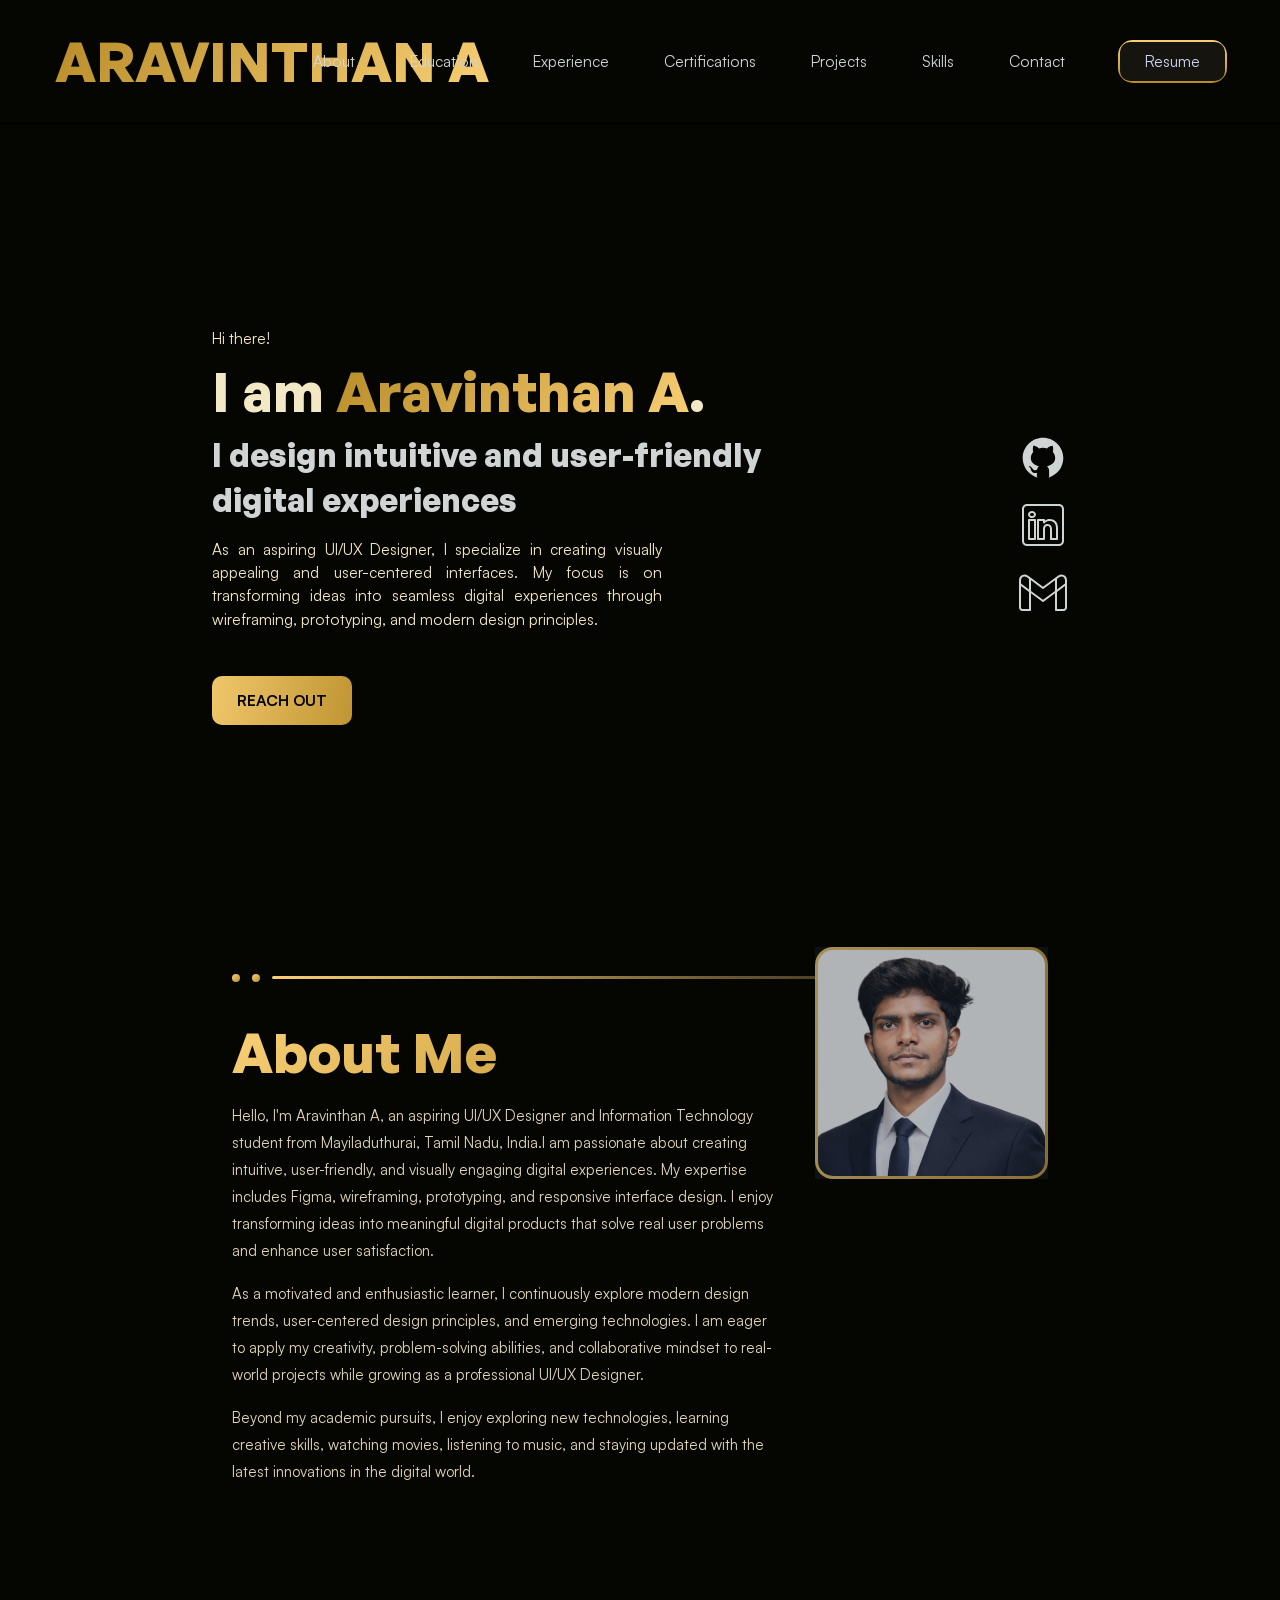
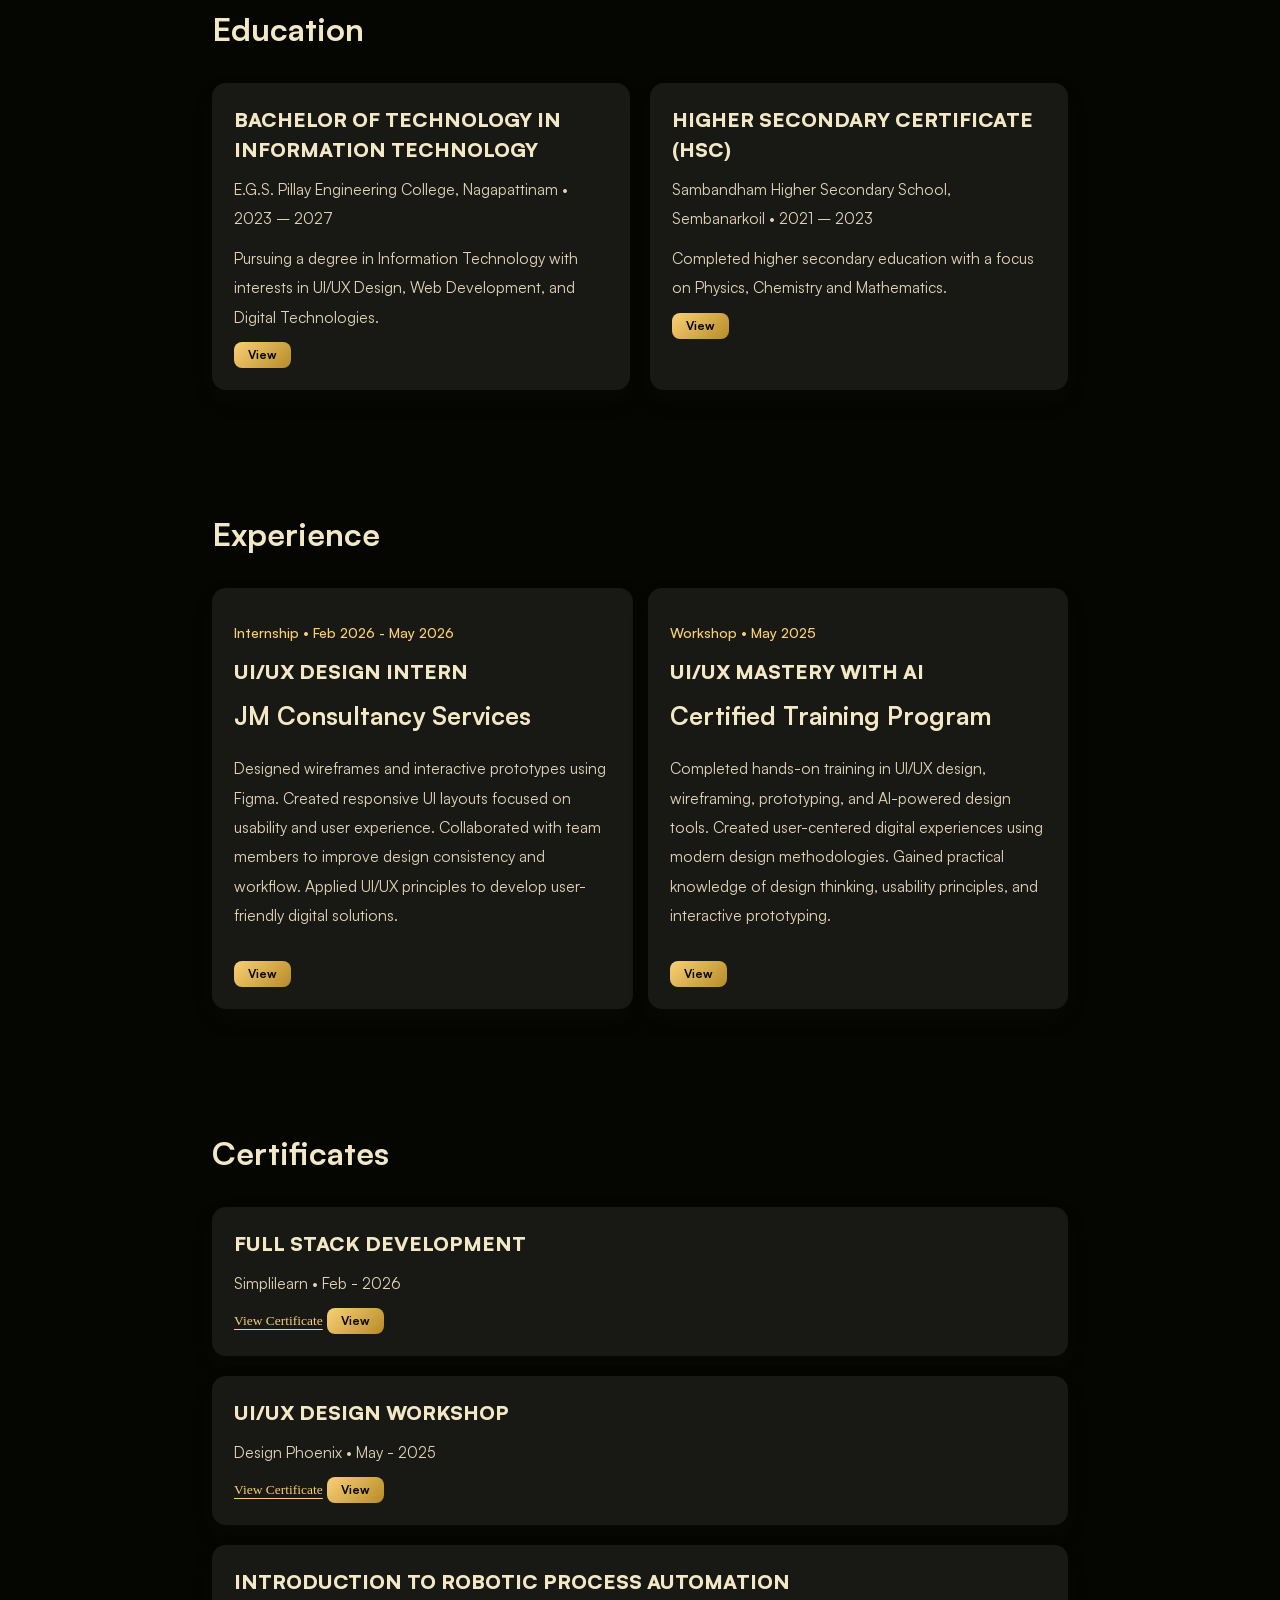
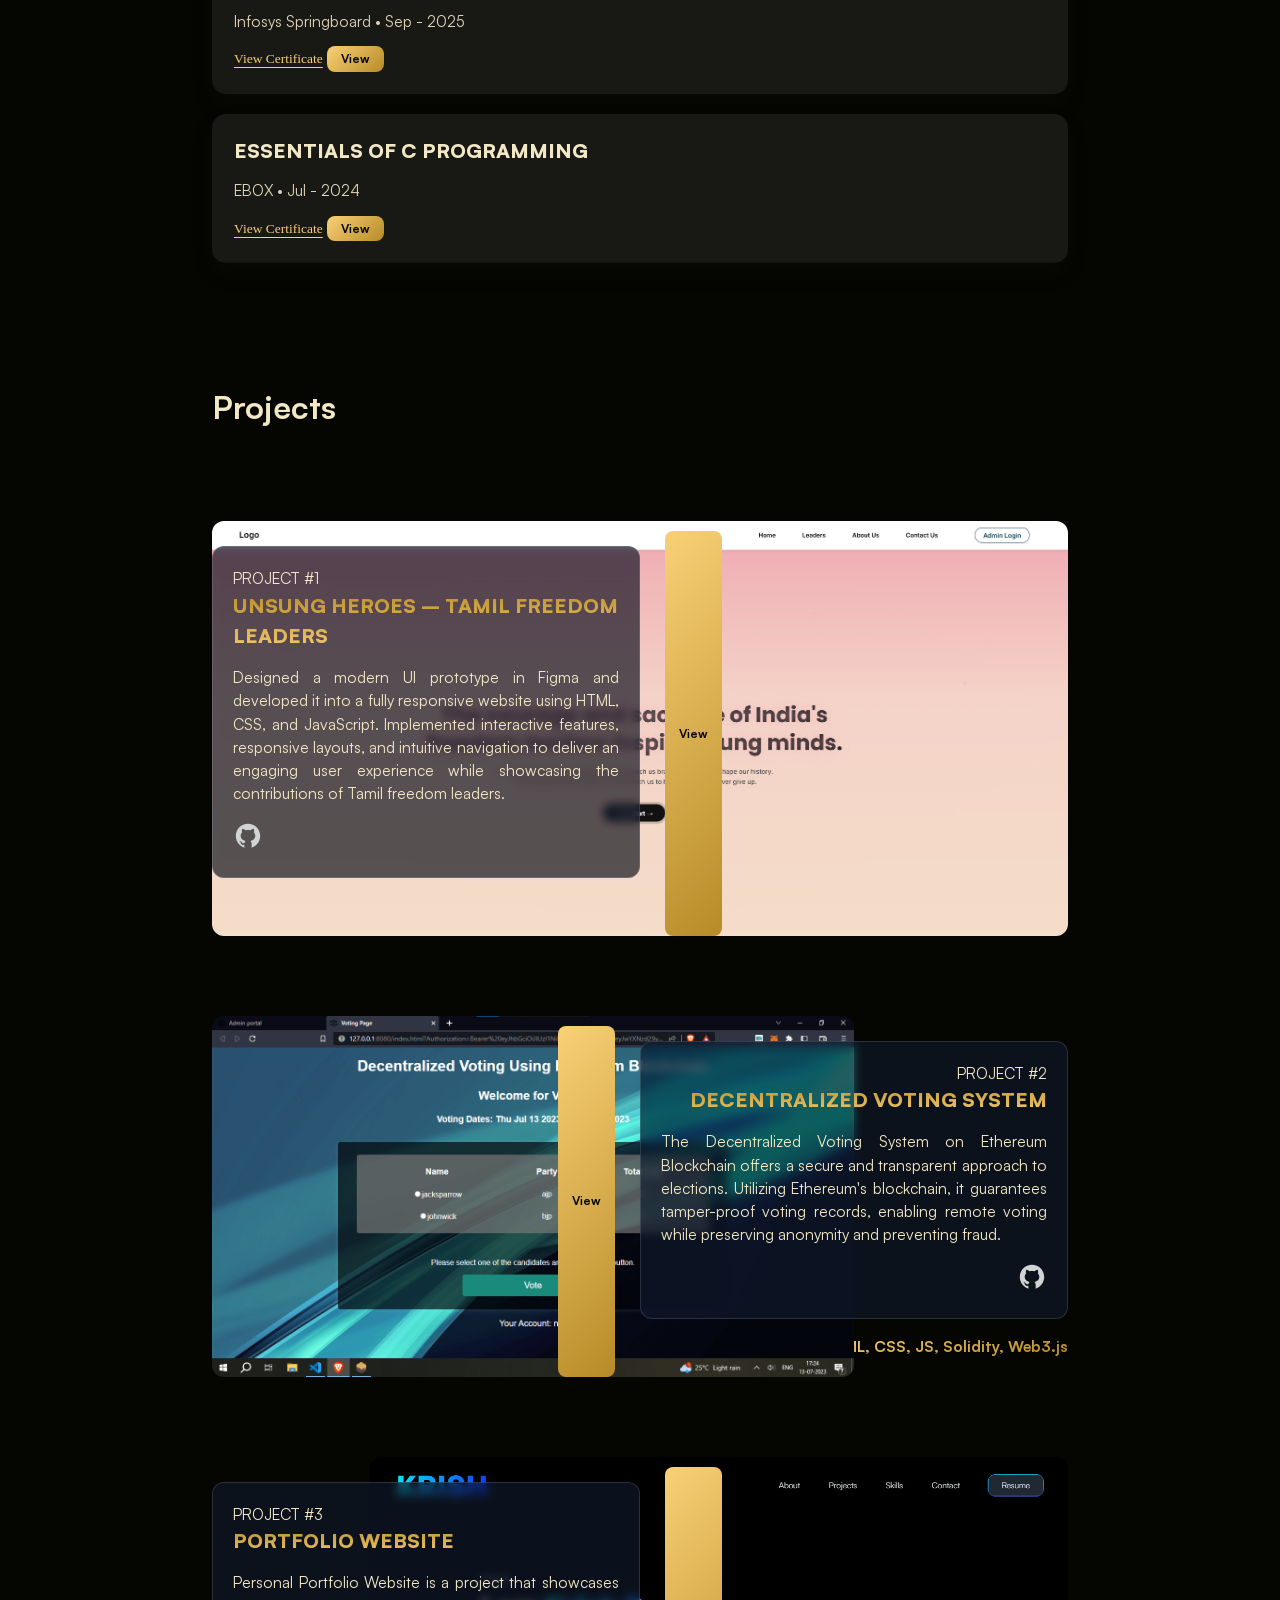
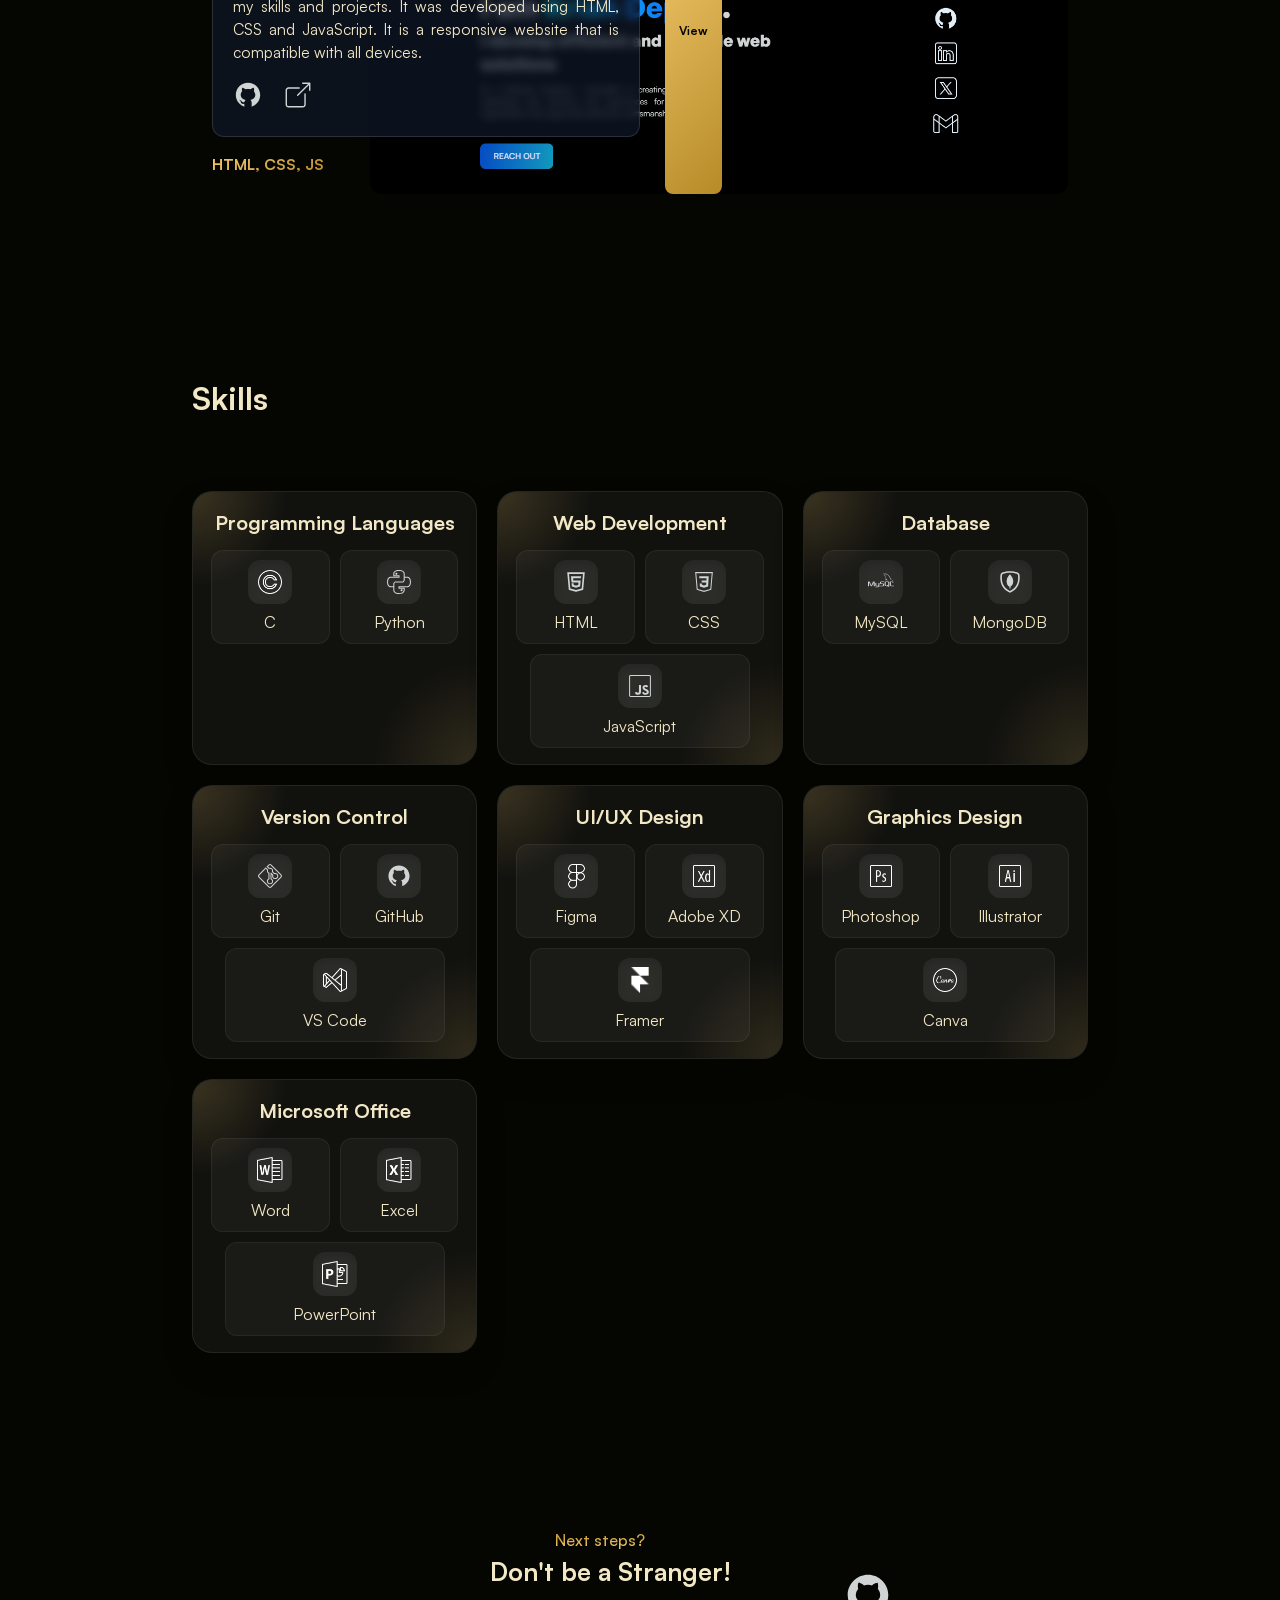
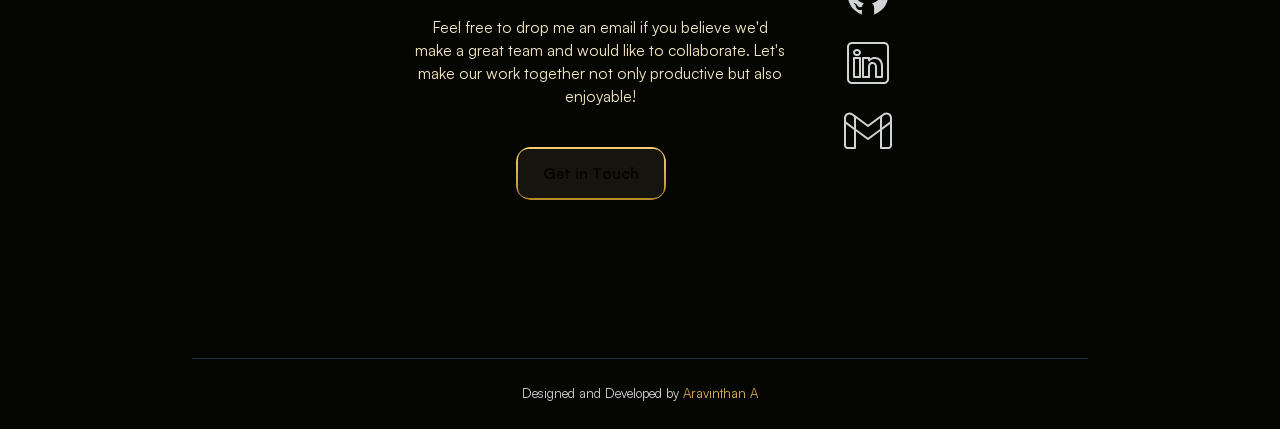
==== commit fb25de2a: "first version of Aravinth-portfolio" ====
--- a/Portfolio-Website-main/index.html
+++ b/Portfolio-Website-main/index.html
@@ -35,23 +35,6 @@
       property="og:image"
       content="https://krish-depani.vercel.app/img/og-img.png"
     />
-    <!-- TODO: to be changed -->
-
-    <!-- Twitter -->
-    <meta property="twitter:card" content="summary_large_image" />
-    <meta property="twitter:url" content="https://krish-depani.vercel.app/" />
-    <!-- TODO: to be changed -->
-    <meta name="twitter:creator" content="@Krish_Depani" />
-    <meta property="twitter:title" content="Aravinthan A" />
-    <meta
-      property="twitter:description"
-      content="Aravinthan is a UI/UX Designer focused on creating intuitive and engaging digital experiences using Figma, wireframing, and prototyping."
-/>
-    <meta
-      property="twitter:image"
-      content="https://krish-depani.vercel.app/img/og-img.png"
-    />
-    <!-- TODO: to be changed -->
 
     <!-- Google Site Verification -->
     <meta
@@ -238,44 +221,6 @@
             </g>
           </svg>
         </a>
-
-        <a
-          href="https://twitter.com/Krish_Depani"
-          target="_blank"
-          class="social twitter"
-        >
-          <svg
-            xmlns="http://www.w3.org/2000/svg"
-            xmlns:xlink="http://www.w3.org/1999/xlink"
-            viewBox="0,0,256,256"
-            width="50px"
-            height="50px"
-          >
-            <g
-              fill="#d0d4d4"
-              fill-rule="nonzero"
-              stroke="none"
-              stroke-width="1"
-              stroke-linecap="butt"
-              stroke-linejoin="miter"
-              stroke-miterlimit="10"
-              stroke-dasharray=""
-              stroke-dashoffset="0"
-              font-family="none"
-              font-weight="none"
-              font-size="none"
-              text-anchor="none"
-              style="mix-blend-mode: normal"
-            >
-              <g transform="scale(5.12,5.12)">
-                <path
-                  d="M11,4c-3.85433,0 -7,3.14567 -7,7v28c0,3.85433 3.14567,7 7,7h28c3.85433,0 7,-3.14567 7,-7v-28c0,-3.85433 -3.14567,-7 -7,-7zM11,6h28c2.77367,0 5,2.22633 5,5v28c0,2.77367 -2.22633,5 -5,5h-28c-2.77367,0 -5,-2.22633 -5,-5v-28c0,-2.77367 2.22633,-5 5,-5zM13.08594,13l9.22266,13.10352l-9.30859,10.89648h2.5l7.9375,-9.29297l6.53906,9.29297h7.9375l-10.125,-14.38672l8.21094,-9.61328h-2.5l-6.83984,8.00977l-5.63672,-8.00977zM16.91406,15h3.06445l14.10742,20h-3.06445z"
-                ></path>
-              </g>
-            </g>
-          </svg>
-        </a>
-
         <a
           href="mailto:aravinthanamir992@gmail.com"
           target="_blank"
@@ -790,43 +735,6 @@
         </a>
 
         <a
-          href="https://twitter.com/Krish_Depani"
-          target="_blank"
-          class="social twitter"
-        >
-          <svg
-            xmlns="http://www.w3.org/2000/svg"
-            xmlns:xlink="http://www.w3.org/1999/xlink"
-            viewBox="0,0,256,256"
-            width="50px"
-            height="50px"
-          >
-            <g
-              fill="#d0d4d4"
-              fill-rule="nonzero"
-              stroke="none"
-              stroke-width="1"
-              stroke-linecap="butt"
-              stroke-linejoin="miter"
-              stroke-miterlimit="10"
-              stroke-dasharray=""
-              stroke-dashoffset="0"
-              font-family="none"
-              font-weight="none"
-              font-size="none"
-              text-anchor="none"
-              style="mix-blend-mode: normal"
-            >
-              <g transform="scale(5.12,5.12)">
-                <path
-                  d="M11,4c-3.85433,0 -7,3.14567 -7,7v28c0,3.85433 3.14567,7 7,7h28c3.85433,0 7,-3.14567 7,-7v-28c0,-3.85433 -3.14567,-7 -7,-7zM11,6h28c2.77367,0 5,2.22633 5,5v28c0,2.77367 -2.22633,5 -5,5h-28c-2.77367,0 -5,-2.22633 -5,-5v-28c0,-2.77367 2.22633,-5 5,-5zM13.08594,13l9.22266,13.10352l-9.30859,10.89648h2.5l7.9375,-9.29297l6.53906,9.29297h7.9375l-10.125,-14.38672l8.21094,-9.61328h-2.5l-6.83984,8.00977l-5.63672,-8.00977zM16.91406,15h3.06445l14.10742,20h-3.06445z"
-                ></path>
-              </g>
-            </g>
-          </svg>
-        </a>
-
-        <a
           href="mailto:aravinthanamir992@gmail.com"
           target="_blank"
           class="social behance"
